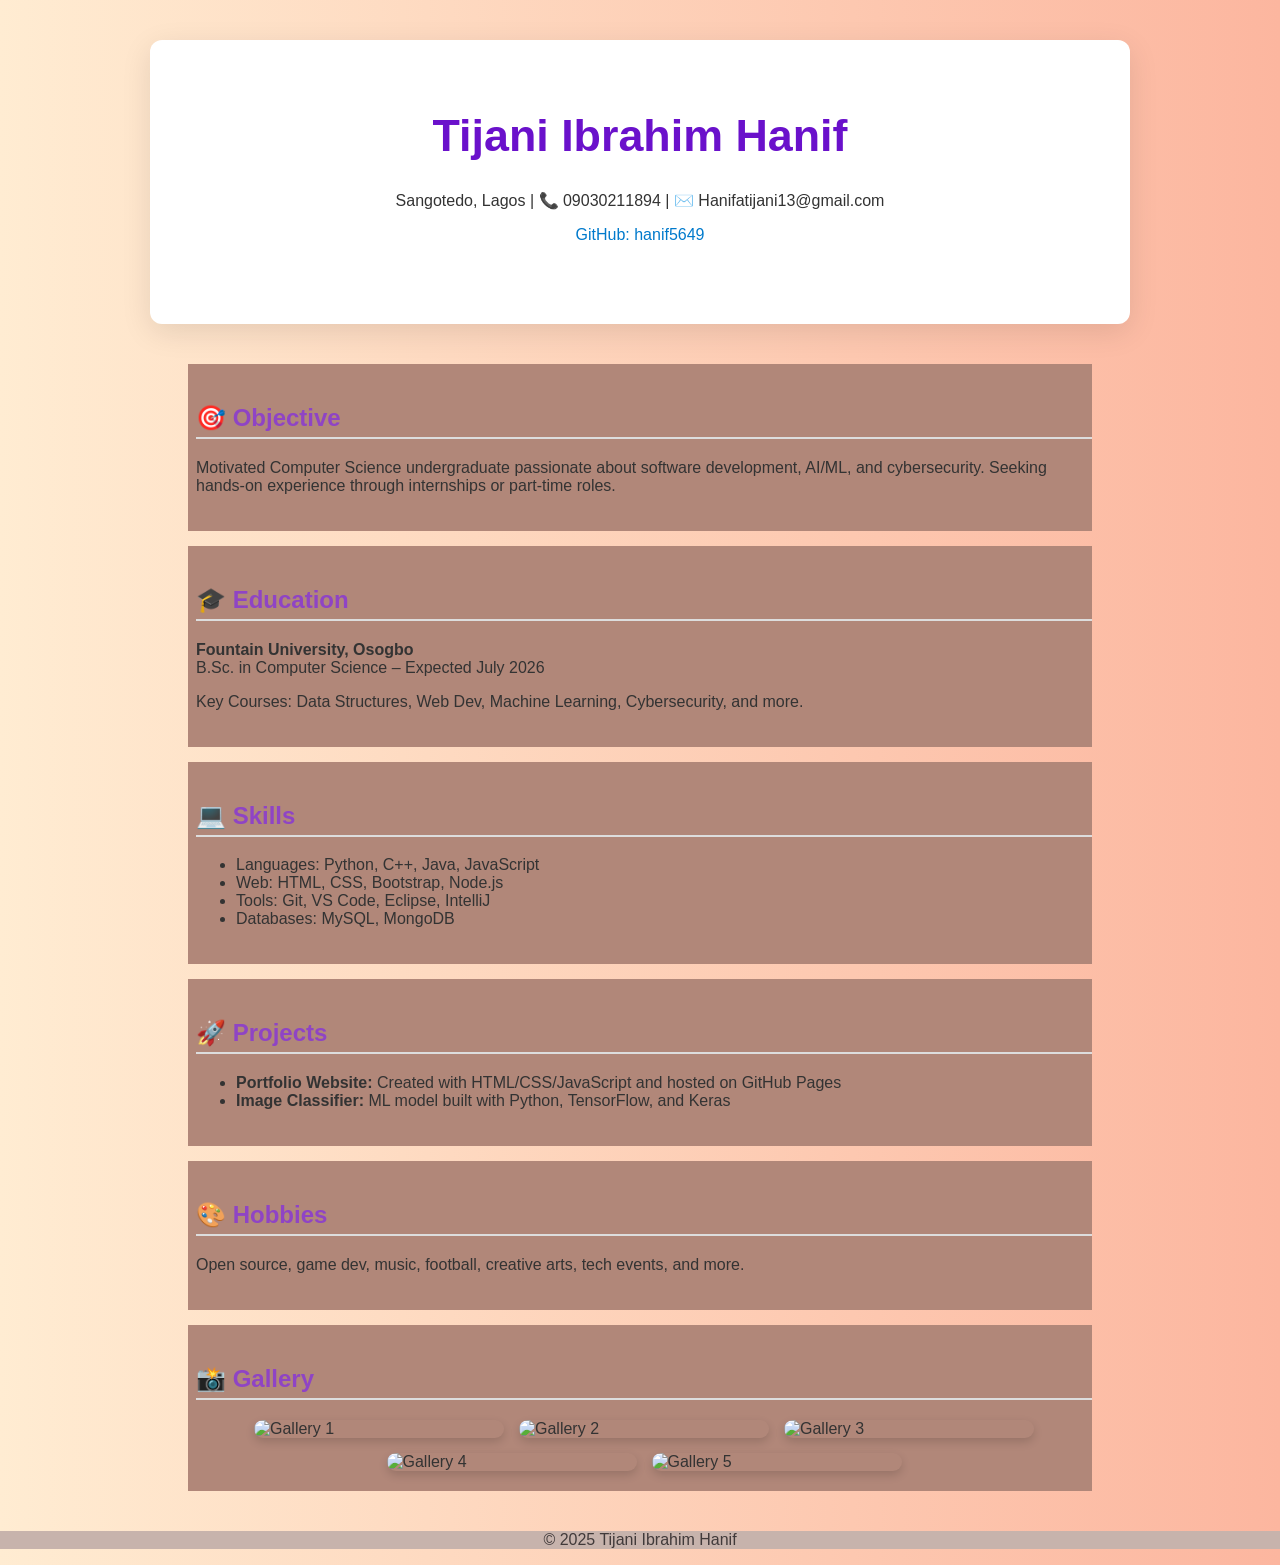
==== index.html @ 8d025bb4 "Add files via upload" ====
<!DOCTYPE html>
<html lang="en">
<head>
  <meta charset="UTF-8" />
  <meta name="viewport" content="width=device-width, initial-scale=1.0"/>
  <title>Tijani Ibrahim Hanif | Portfolio</title>
  <link rel="stylesheet" href="style.css">
</head>
<body>
  <div class="portfolio">
    <header>
      <h1>Tijani Ibrahim Hanif</h1>
      <p>Sangotedo, Lagos | 📞 09030211894 | ✉️ Hanifatijani13@gmail.com</p>
      <a href="https://github.com/hanif5649" target="_blank">GitHub: hanif5649</a>
    </header>
  </div> 

  <div class="container">
      <h2>🎯 Objective</h2>
      <p>Motivated Computer Science undergraduate passionate about software development, AI/ML, and cybersecurity. Seeking hands-on experience through internships or part-time roles.</p>
  </div>

  <div class="container">
      <h2>🎓 Education</h2>
      <p><strong>Fountain University, Osogbo</strong><br>B.Sc. in Computer Science – Expected July 2026</p>
      <p>Key Courses: Data Structures, Web Dev, Machine Learning, Cybersecurity, and more.</p>
  </div>
   

  <div class="container">
      <h2>💻 Skills</h2>
      <ul>
        <li>Languages: Python, C++, Java, JavaScript</li>
        <li>Web: HTML, CSS, Bootstrap, Node.js</li>
        <li>Tools: Git, VS Code, Eclipse, IntelliJ</li>
        <li>Databases: MySQL, MongoDB</li>
      </ul>
  </div>

  <div class="container">
      <h2>🚀 Projects</h2>
      <ul>
        <li><strong>Portfolio Website:</strong> Created with HTML/CSS/JavaScript and hosted on GitHub Pages</li>
        <li><strong>Image Classifier:</strong> ML model built with Python, TensorFlow, and Keras</li>
      </ul>
  </div>

  <div class="container">
      <h2>🎨 Hobbies</h2>
      <p>Open source, game dev, music, football, creative arts, tech events, and more.</p>
  </div>

  <div class="container">
        <h2>📸 Gallery</h2>
        <div class="gallery">
          <img src="images/2024_06_13_20_30_IMG_1454.JPG" alt="Gallery 1" />
          <img src="images/20241222_181115.jpg" alt="Gallery 2" />
          <img src="images/20241221_122328.jpg" alt="Gallery 3" />
          <img src="images/20241222_180117.jpg" alt="Gallery 4" />
          <img src="images/20241222_152649.jpg" alt="Gallery 5" />
        </div>
  </div>
      

    <footer>
      <p>&copy; 2025 Tijani Ibrahim Hanif</p>
    </footer>
</body>
</html>
---- style.css ----
body {
    margin: 0;
    font-family: 'Segoe UI', sans-serif;
    background: linear-gradient(to right, #ffecd2, #fcb69f);
    color: #333;
  }
  
  .portfolio {
    max-width: 900px;
    margin: 40px auto;
    background: #fff;
    padding: 40px;
    border-radius: 12px;
    box-shadow: 0 8px 30px rgba(0, 0, 0, 0.1);
  }
  
  header {
    text-align: center;
    margin-bottom: 40px;
  }
  
  header h1 {
    color: #6a11cb;
    font-size: 2.8rem;
  }
  
  header a {
    color: #007acc;
    text-decoration: none;
  }
  
  h2 {
    color: #8f44c5;
    border-bottom: 2px solid #ddd;
    padding-bottom: 5px;
  }
  
  ul {
    padding-left: 40px;
  }
  
  footer {
    text-align: center;
    margin-top: 40px;
    color: rgb(65, 58, 58);
    background-color: #c7b3ac;
  }  

.gallery {
    display: flex;
    flex-wrap: wrap;
    gap: 15px;
    justify-content: center;
    margin-top: 20px;
  }
  
  .gallery img {
    width: 250px;
    height: auto;
    border-radius: 12px;
    box-shadow: 0 4px 10px rgba(0,0,0,0.15);
    transition: transform 0.3s ease;
  }
  
  .gallery img:hover {
    transform: scale(1.05);
  }

  .container {
    width: 70%;
    max-width: 1000px;
    margin: 0 auto;
    padding: 20px 0;
    margin-bottom: 15px;
    background: #b18779;
    padding-left: 8px;
  }


  @media (max-width: 600px) {
    .portfolio {
      padding: 20px;
      margin: 20px 10px;
    }
  
    header h1 {
      font-size: 1.8rem;
    }
  
    section, ul {
      font-size: 0.95rem;
    }
  
    h2 {
      font-size: 1.2rem;
    }
  
    header p, header a {
      font-size: 0.9rem;
      word-wrap: break-word;
    }
  }
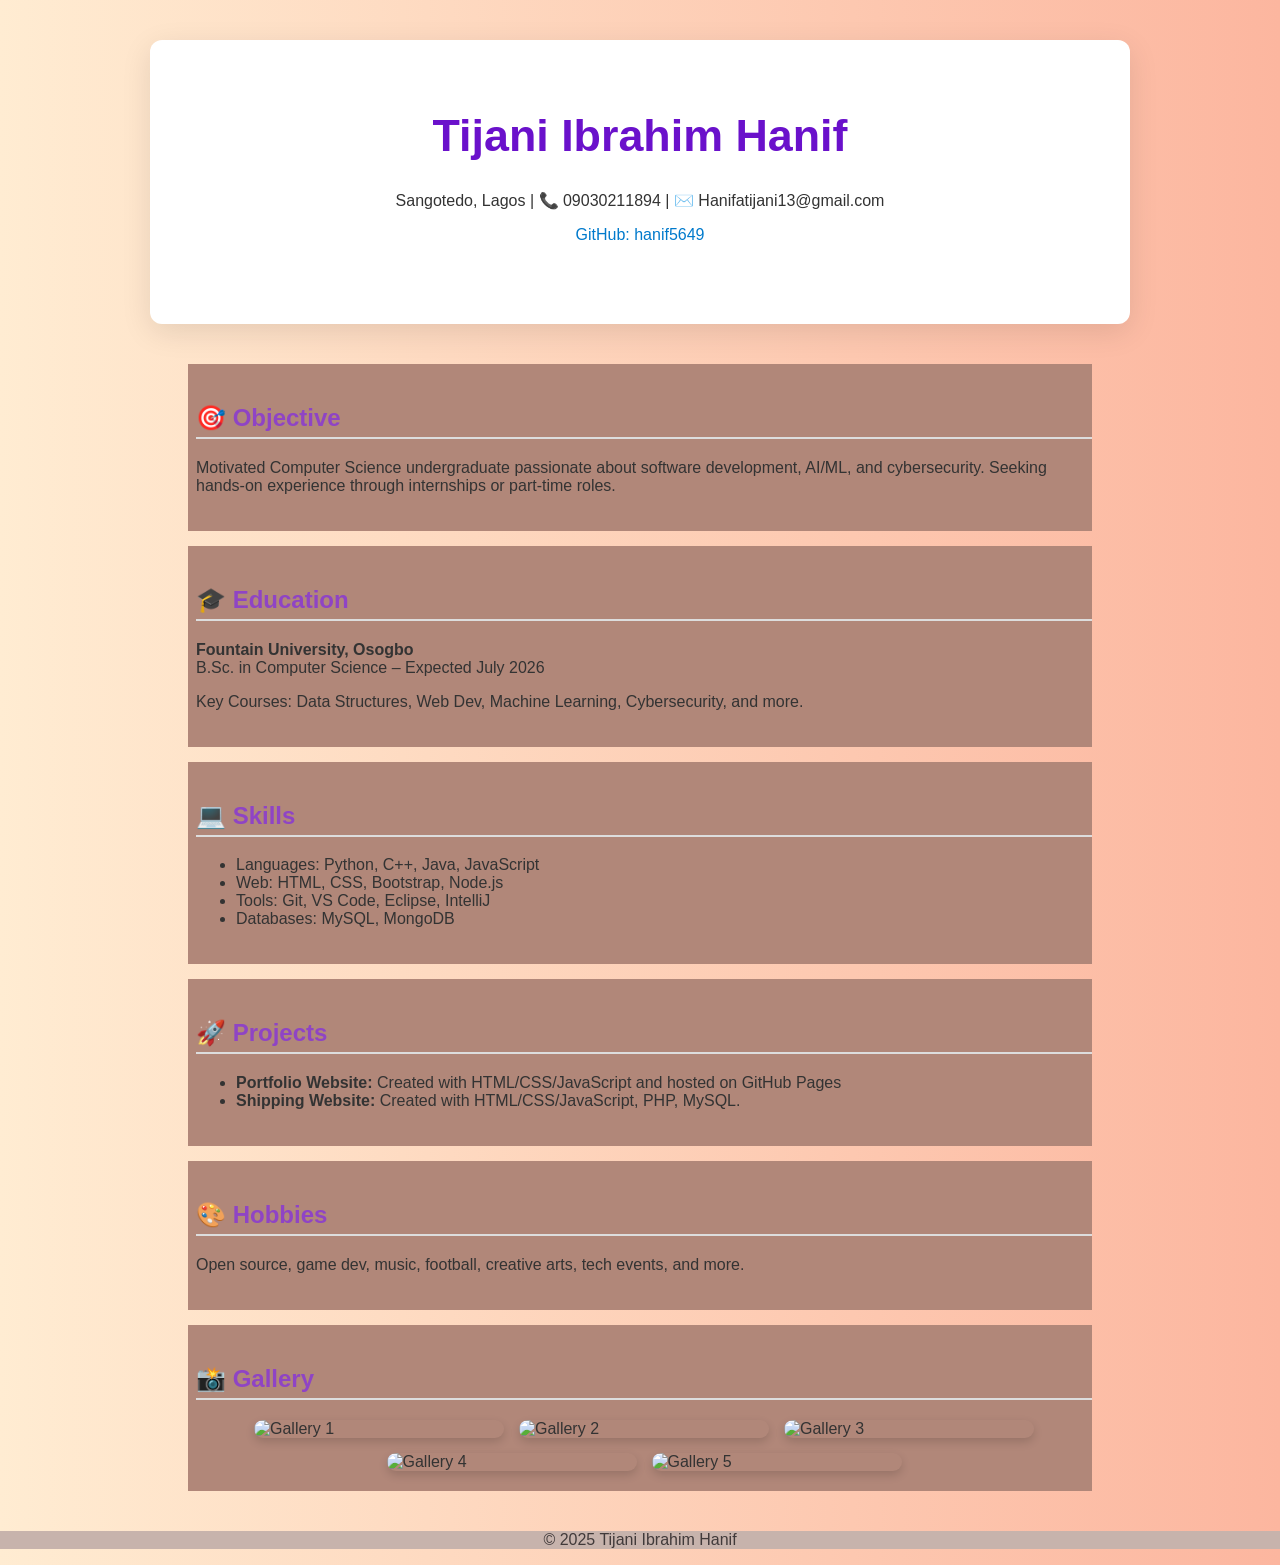
==== commit fc1c7890: "Update index.html" ====
--- a/index.html
+++ b/index.html
@@ -41,7 +41,7 @@
       <h2>🚀 Projects</h2>
       <ul>
         <li><strong>Portfolio Website:</strong> Created with HTML/CSS/JavaScript and hosted on GitHub Pages</li>
-        <li><strong>Image Classifier:</strong> ML model built with Python, TensorFlow, and Keras</li>
+        <li><strong>Shipping Website:</strong> Created with HTML/CSS/JavaScript, PHP, MySQL.</li>
       </ul>
   </div>
 
@@ -66,4 +66,5 @@
       <p>&copy; 2025 Tijani Ibrahim Hanif</p>
     </footer>
 </body>
-</html>+
+</html>
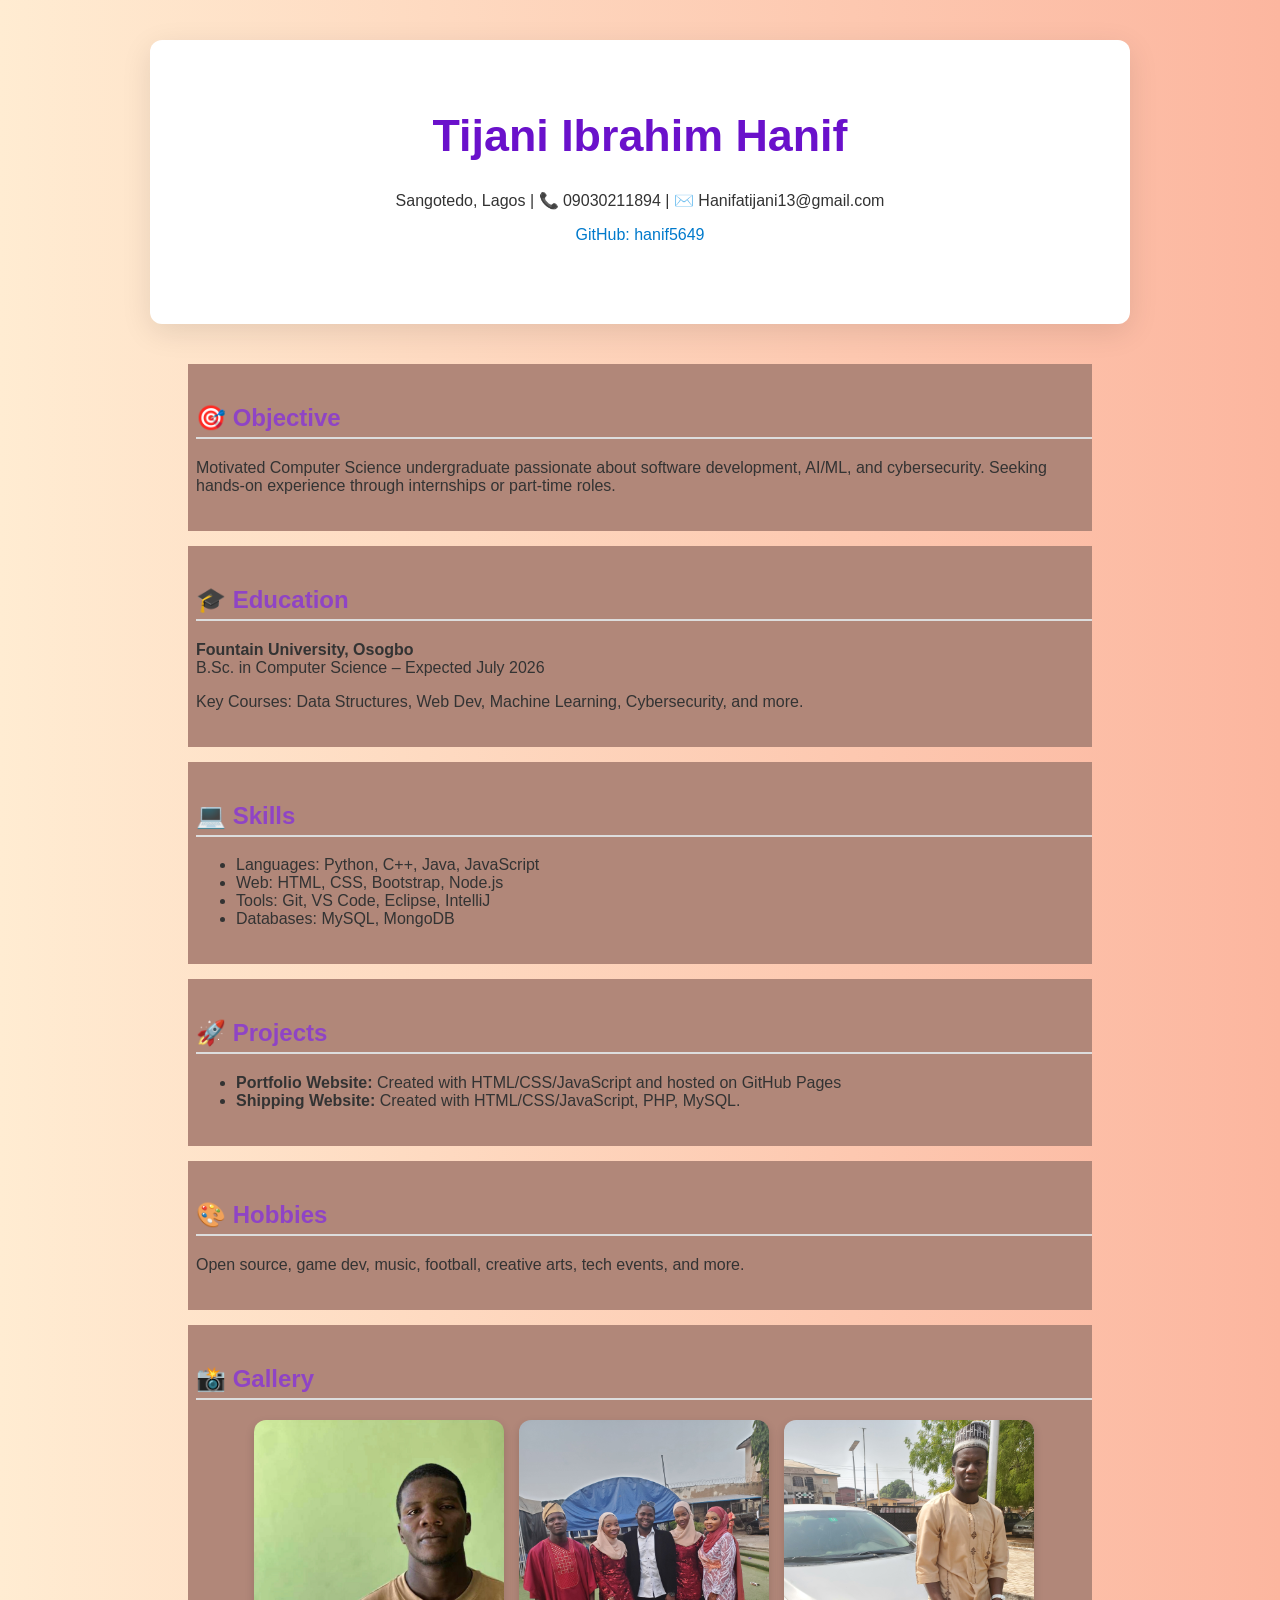
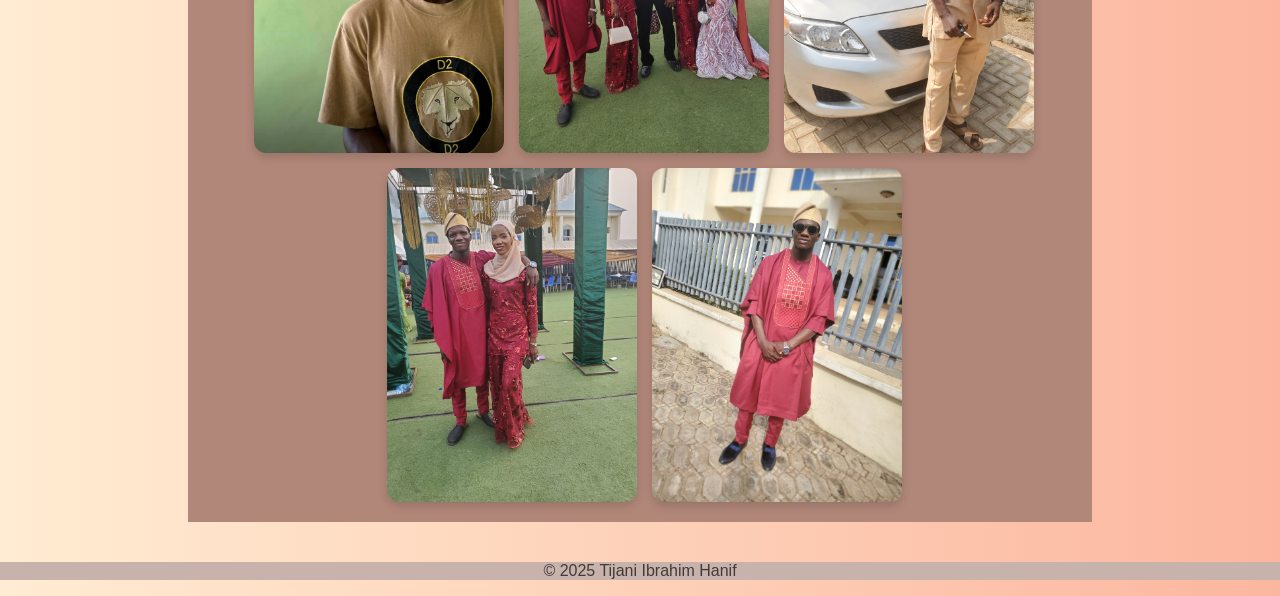
==== commit b2e1df54: "Update index.html" ====
--- a/index.html
+++ b/index.html
@@ -53,11 +53,11 @@
   <div class="container">
         <h2>📸 Gallery</h2>
         <div class="gallery">
-          <img src="images/2024_06_13_20_30_IMG_1454.JPG" alt="Gallery 1" />
-          <img src="images/20241222_181115.jpg" alt="Gallery 2" />
-          <img src="images/20241221_122328.jpg" alt="Gallery 3" />
-          <img src="images/20241222_180117.jpg" alt="Gallery 4" />
-          <img src="images/20241222_152649.jpg" alt="Gallery 5" />
+          <img src="2024_06_13_20_30_IMG_1454.JPG" alt="Gallery 1" />
+          <img src="20241222_181115.jpg" alt="Gallery 2" />
+          <img src="20241221_122328.jpg" alt="Gallery 3" />
+          <img src="20241222_180117.jpg" alt="Gallery 4" />
+          <img src="20241222_152649.jpg" alt="Gallery 5" />
         </div>
   </div>
       
@@ -68,3 +68,4 @@
 </body>
 
 </html>
+
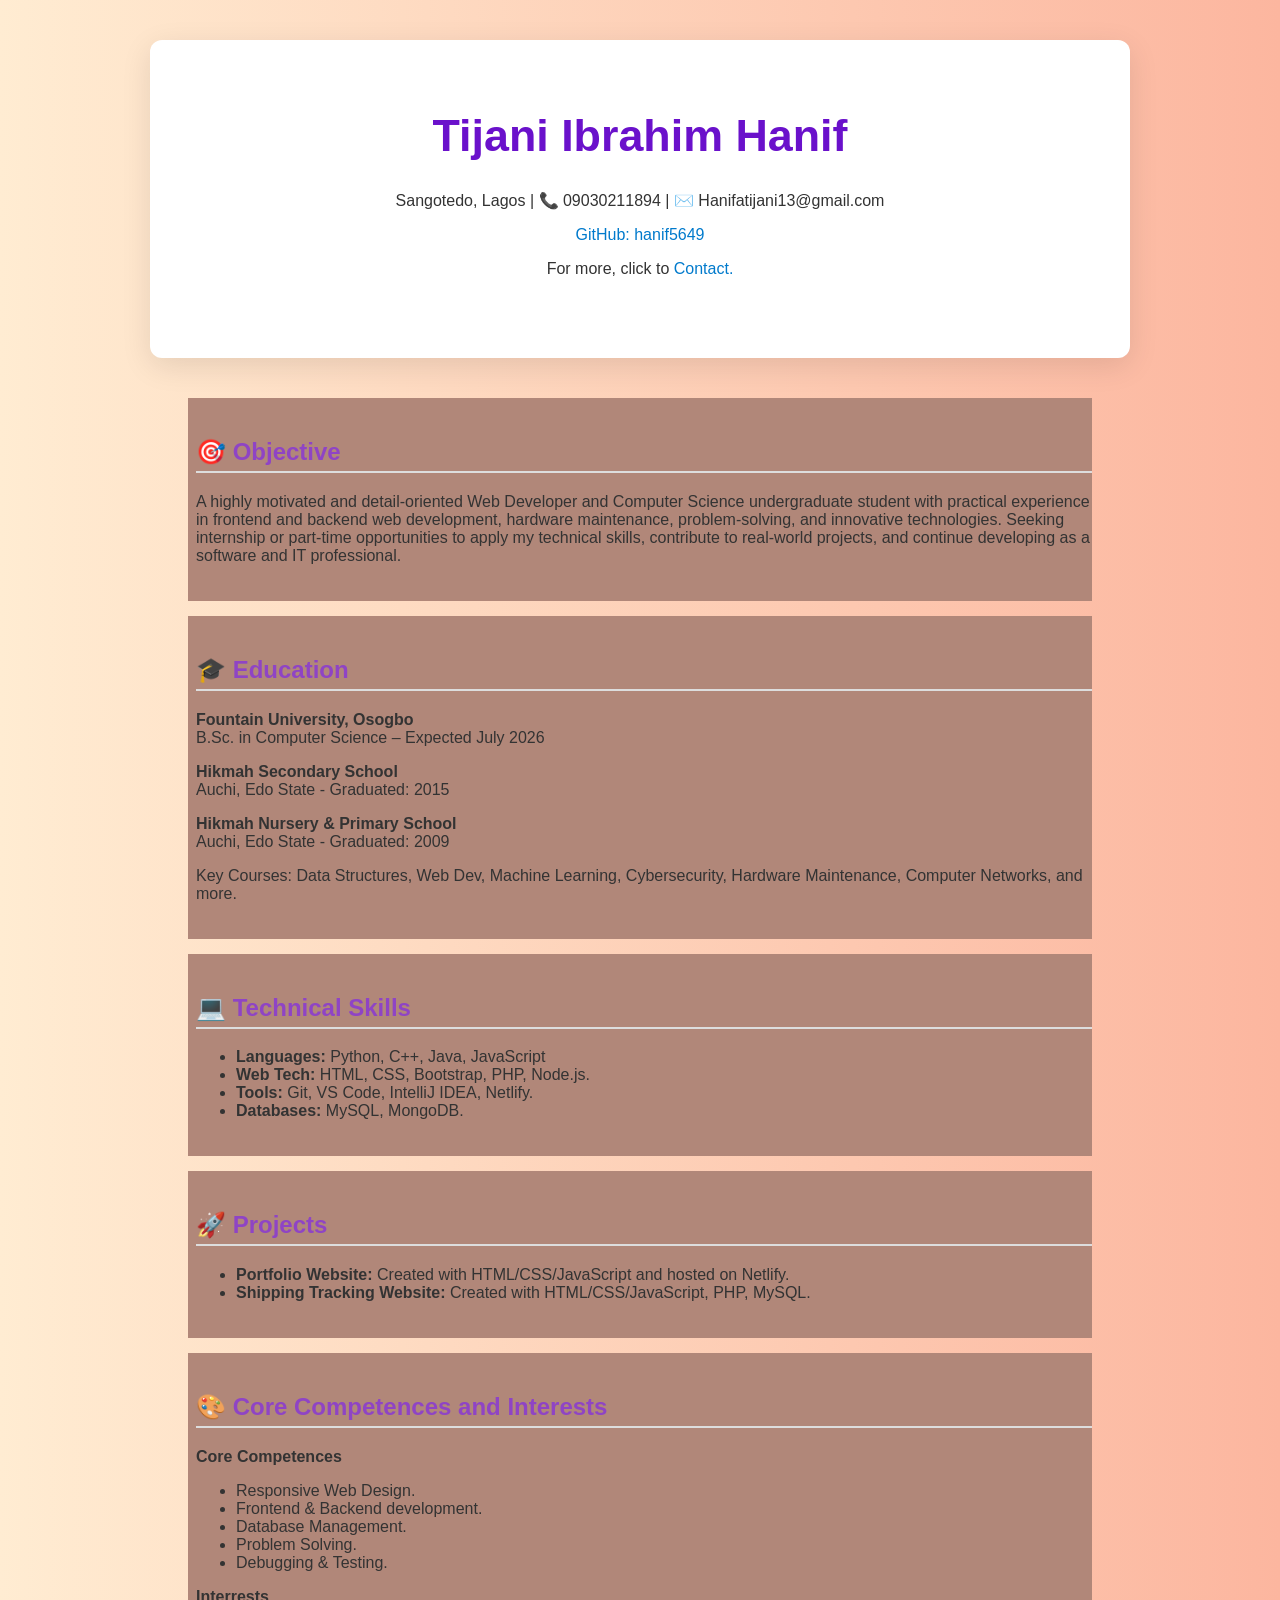
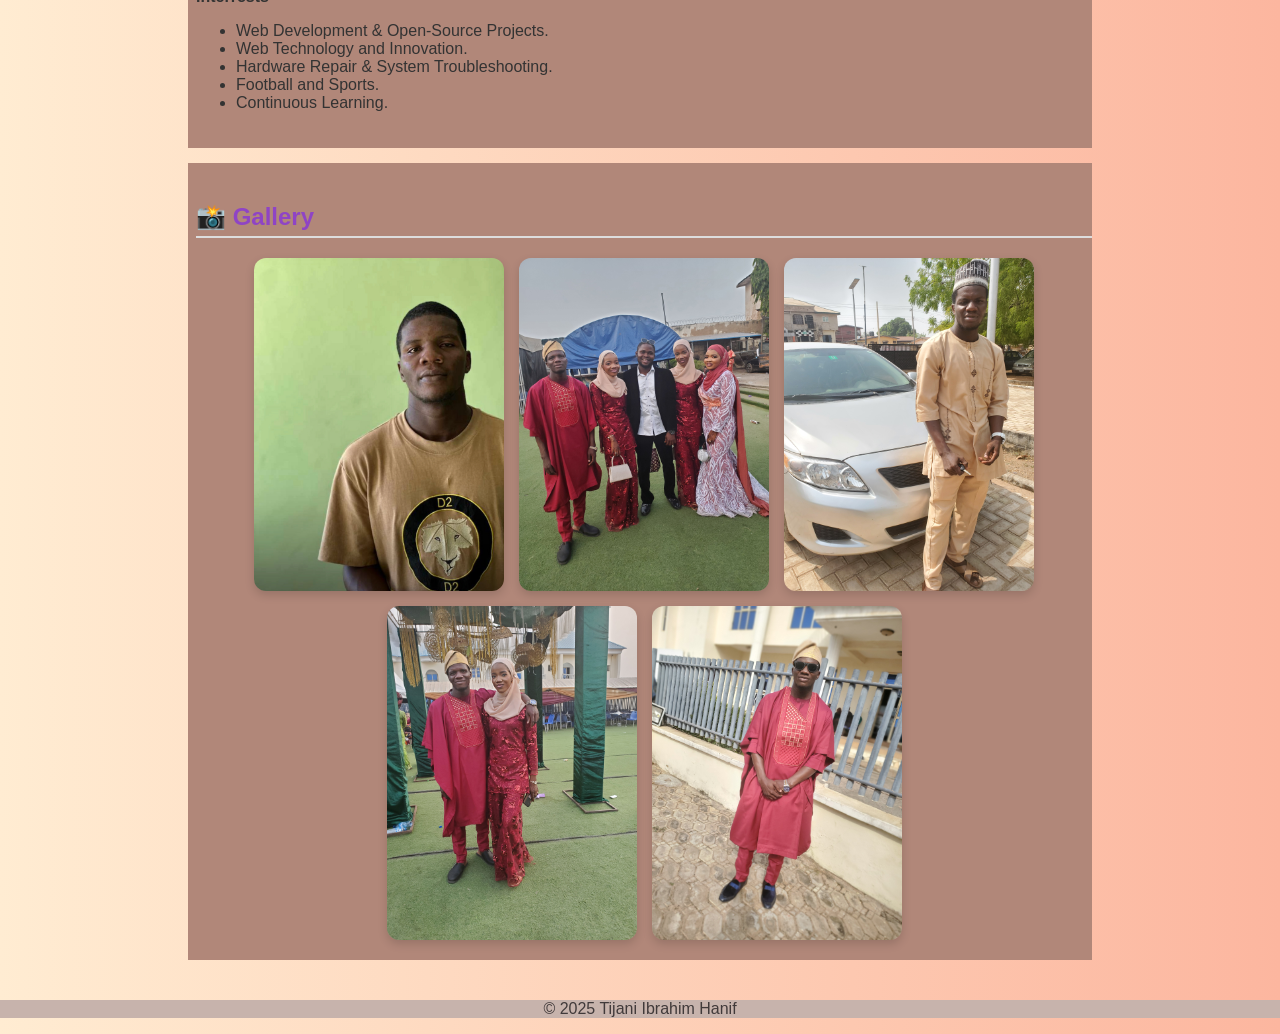
==== commit 0f96c237: "update index.html" ====
--- a/index.html
+++ b/index.html
@@ -12,43 +12,63 @@
       <h1>Tijani Ibrahim Hanif</h1>
       <p>Sangotedo, Lagos | 📞 09030211894 | ✉️ Hanifatijani13@gmail.com</p>
       <a href="https://github.com/hanif5649" target="_blank">GitHub: hanif5649</a>
+      <p>For more, click to <a href="#">Contact.</a></p>
     </header>
   </div> 
 
   <div class="container">
       <h2>🎯 Objective</h2>
-      <p>Motivated Computer Science undergraduate passionate about software development, AI/ML, and cybersecurity. Seeking hands-on experience through internships or part-time roles.</p>
+      <p>A highly motivated and detail-oriented Web Developer and Computer Science undergraduate student with practical experience in frontend and backend web development, hardware maintenance, problem-solving, and innovative technologies. Seeking internship or part-time opportunities to apply my technical skills, contribute to real-world projects, and continue developing as a software and IT professional.</p>
   </div>
 
   <div class="container">
       <h2>🎓 Education</h2>
       <p><strong>Fountain University, Osogbo</strong><br>B.Sc. in Computer Science – Expected July 2026</p>
-      <p>Key Courses: Data Structures, Web Dev, Machine Learning, Cybersecurity, and more.</p>
+      <p><strong>Hikmah Secondary School</strong><br>Auchi, Edo State - Graduated: 2015</p>
+      <p><strong>Hikmah Nursery & Primary School</strong><br>Auchi, Edo State - Graduated: 2009</p>
+      <p>Key Courses: Data Structures, Web Dev, Machine Learning, Cybersecurity, Hardware Maintenance, Computer Networks, and more.</p>
   </div>
    
 
   <div class="container">
-      <h2>💻 Skills</h2>
+      <h2>💻 Technical Skills</h2>
       <ul>
-        <li>Languages: Python, C++, Java, JavaScript</li>
-        <li>Web: HTML, CSS, Bootstrap, Node.js</li>
-        <li>Tools: Git, VS Code, Eclipse, IntelliJ</li>
-        <li>Databases: MySQL, MongoDB</li>
+        <li><strong>Languages:</strong> Python, C++, Java, JavaScript</li>
+        <li><strong>Web Tech:</strong> HTML, CSS, Bootstrap, PHP, Node.js.</li>
+        <li><strong>Tools:</strong> Git, VS Code, IntelliJ IDEA, Netlify.</li>
+        <li><strong>Databases:</strong> MySQL, MongoDB.</li>
       </ul>
   </div>
 
   <div class="container">
       <h2>🚀 Projects</h2>
       <ul>
-        <li><strong>Portfolio Website:</strong> Created with HTML/CSS/JavaScript and hosted on GitHub Pages</li>
-        <li><strong>Shipping Website:</strong> Created with HTML/CSS/JavaScript, PHP, MySQL.</li>
+        <li><strong>Portfolio Website:</strong> Created with HTML/CSS/JavaScript and hosted on Netlify.</li>
+        <li><strong>Shipping Tracking Website:</strong> Created with HTML/CSS/JavaScript, PHP, MySQL.</li>
       </ul>
   </div>
 
   <div class="container">
-      <h2>🎨 Hobbies</h2>
-      <p>Open source, game dev, music, football, creative arts, tech events, and more.</p>
-  </div>
+      <h2>🎨 Core Competences and Interests</h2>
+      <div id="Competences"><p><strong>Core Competences</strong><br>
+        <ul>
+          <li>Responsive Web Design.</li>
+          <li>Frontend & Backend development.</li>
+          <li>Database Management.</li>
+          <li>Problem Solving.</li>
+          <li>Debugging & Testing.</li>
+        </ul> 
+      </div>
+      <div id="interests"><p><strong>Interrests</strong><br>
+        <ul>
+          <li>Web Development & Open-Source Projects.</li>
+          <li>Web Technology and Innovation.</li>
+          <li>Hardware Repair & System Troubleshooting.</li>
+          <li>Football and Sports.</li>
+          <li>Continuous Learning.</li>
+        </ul> 
+      </div>
+      </div>
 
   <div class="container">
         <h2>📸 Gallery</h2>
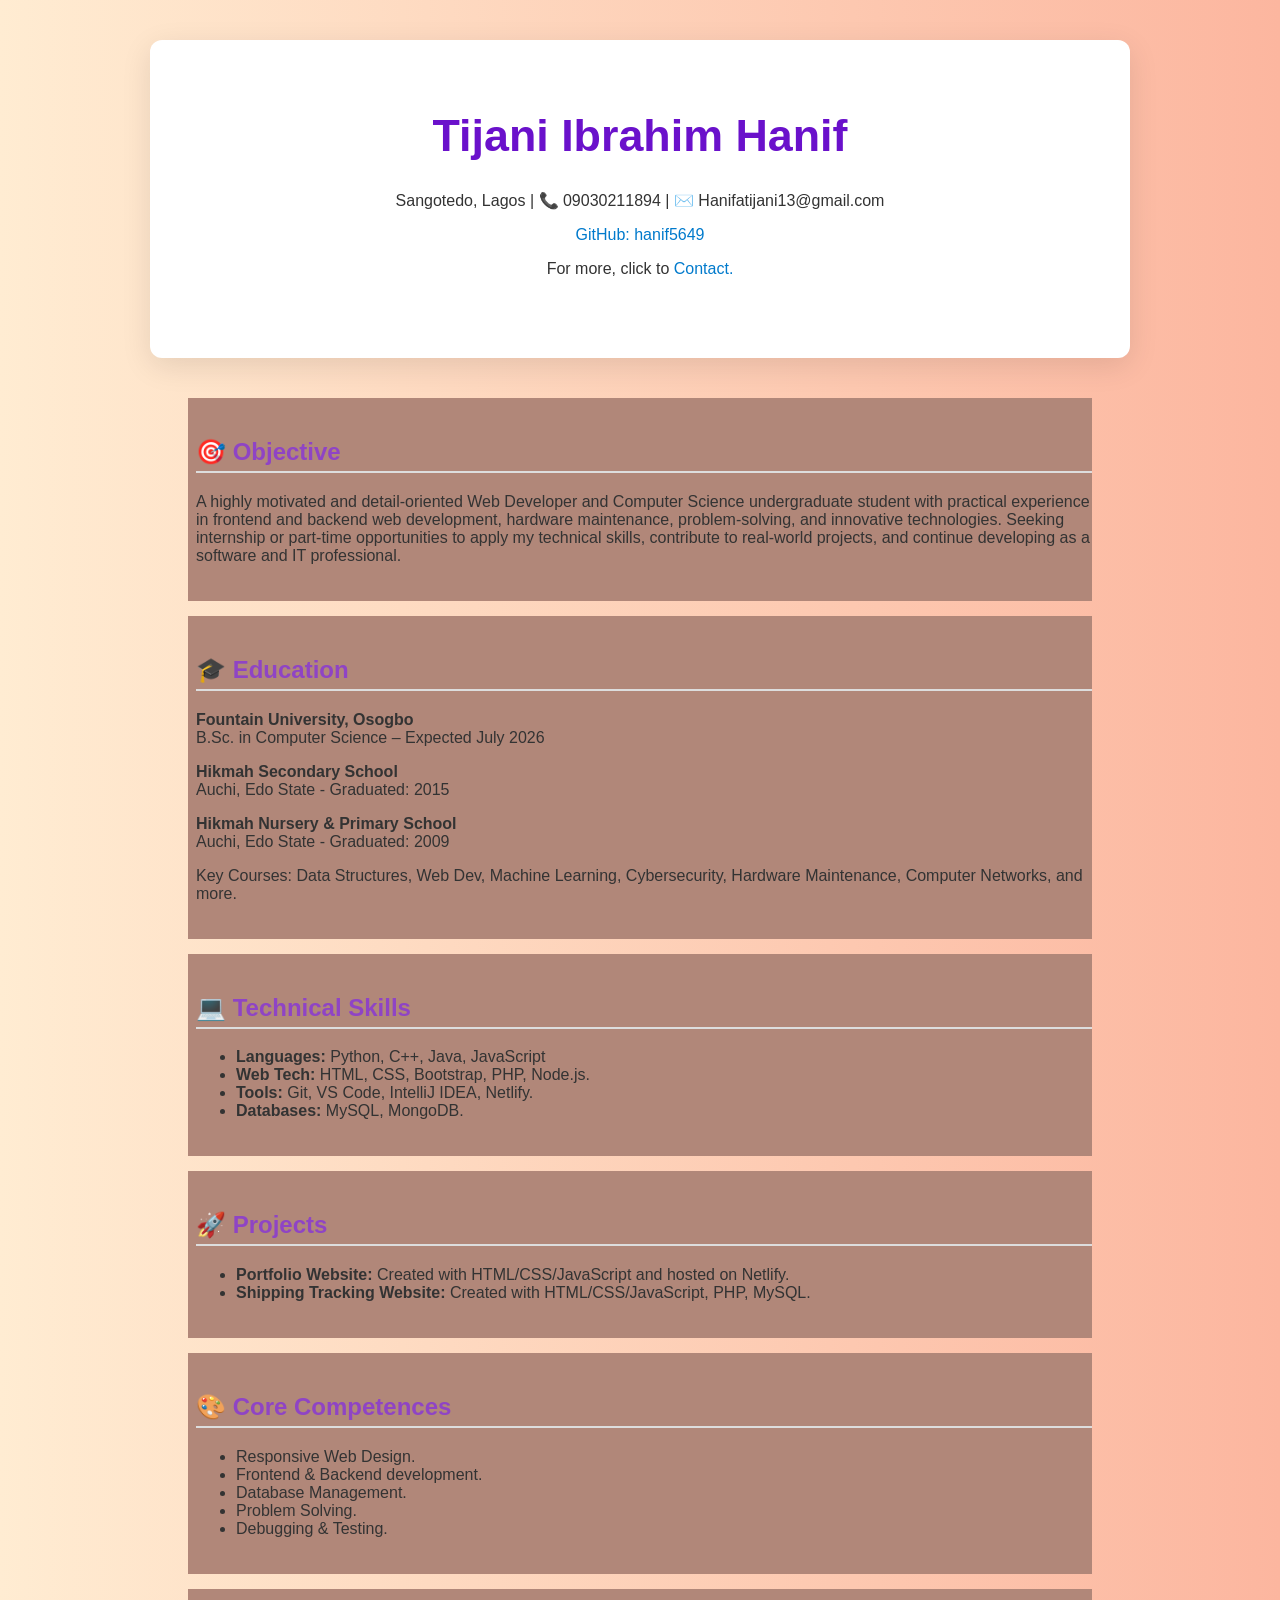
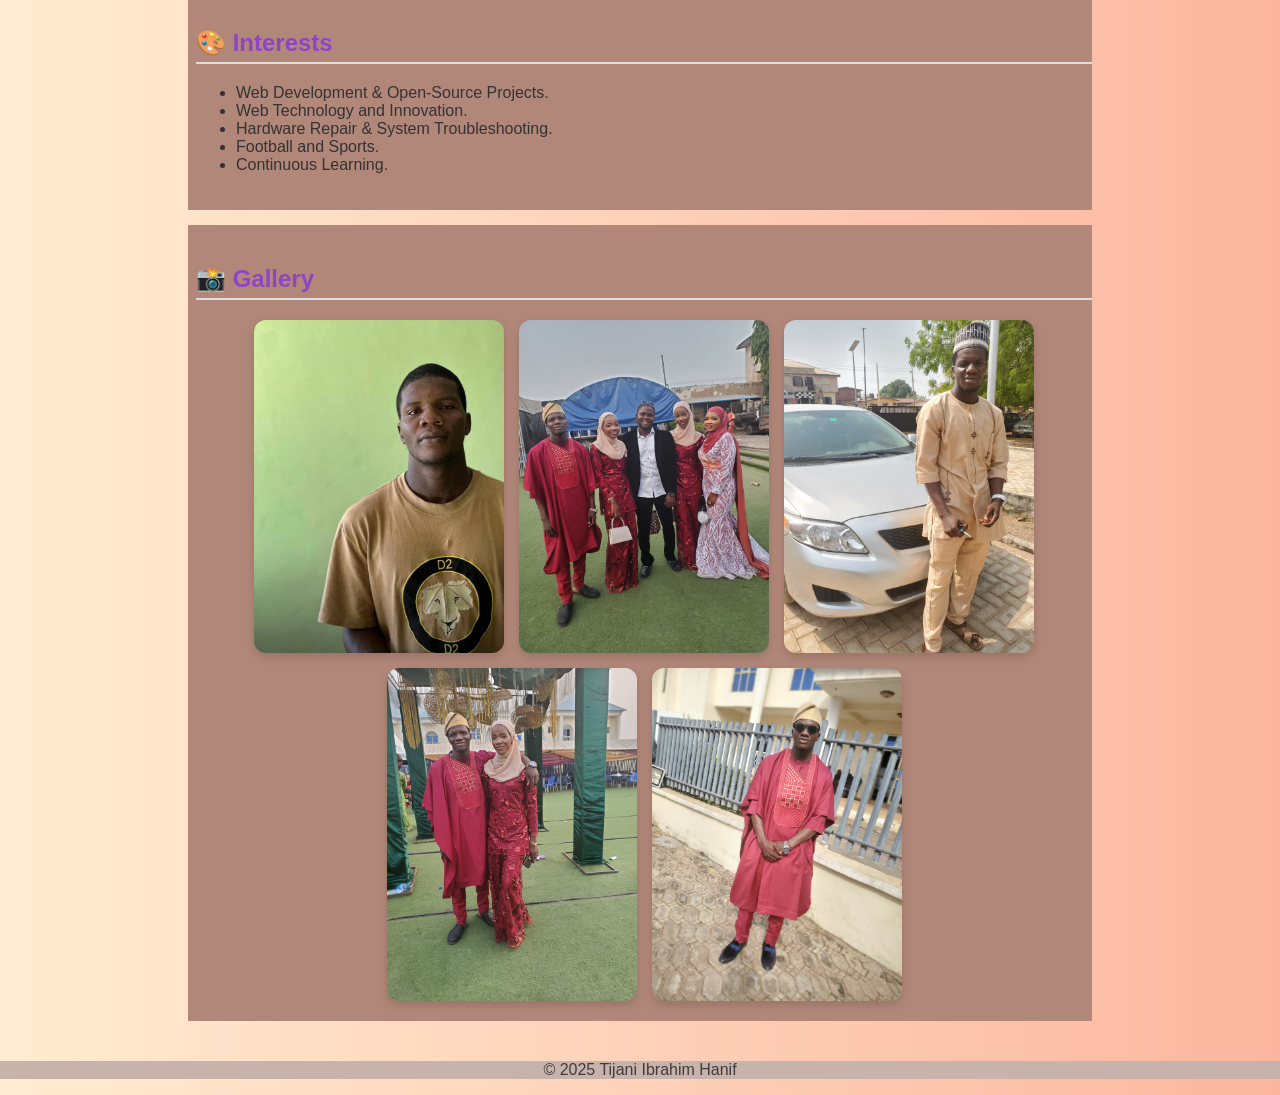
==== commit bae65323: "update all" ====
--- a/index.html
+++ b/index.html
@@ -12,7 +12,7 @@
       <h1>Tijani Ibrahim Hanif</h1>
       <p>Sangotedo, Lagos | 📞 09030211894 | ✉️ Hanifatijani13@gmail.com</p>
       <a href="https://github.com/hanif5649" target="_blank">GitHub: hanif5649</a>
-      <p>For more, click to <a href="#">Contact.</a></p>
+      <p>For more, click to <a href="Contact_us/contactme.html">Contact.</a></p>
     </header>
   </div> 
 
@@ -49,8 +49,7 @@
   </div>
 
   <div class="container">
-      <h2>🎨 Core Competences and Interests</h2>
-      <div id="Competences"><p><strong>Core Competences</strong><br>
+      <h2>🎨 Core Competences</h2>
         <ul>
           <li>Responsive Web Design.</li>
           <li>Frontend & Backend development.</li>
@@ -59,7 +58,9 @@
           <li>Debugging & Testing.</li>
         </ul> 
       </div>
-      <div id="interests"><p><strong>Interrests</strong><br>
+
+  <div class="container">
+      <h2>🎨 Interests</h2>
         <ul>
           <li>Web Development & Open-Source Projects.</li>
           <li>Web Technology and Innovation.</li>
@@ -67,8 +68,7 @@
           <li>Football and Sports.</li>
           <li>Continuous Learning.</li>
         </ul> 
-      </div>
-      </div>
+  </div>
 
   <div class="container">
         <h2>📸 Gallery</h2>
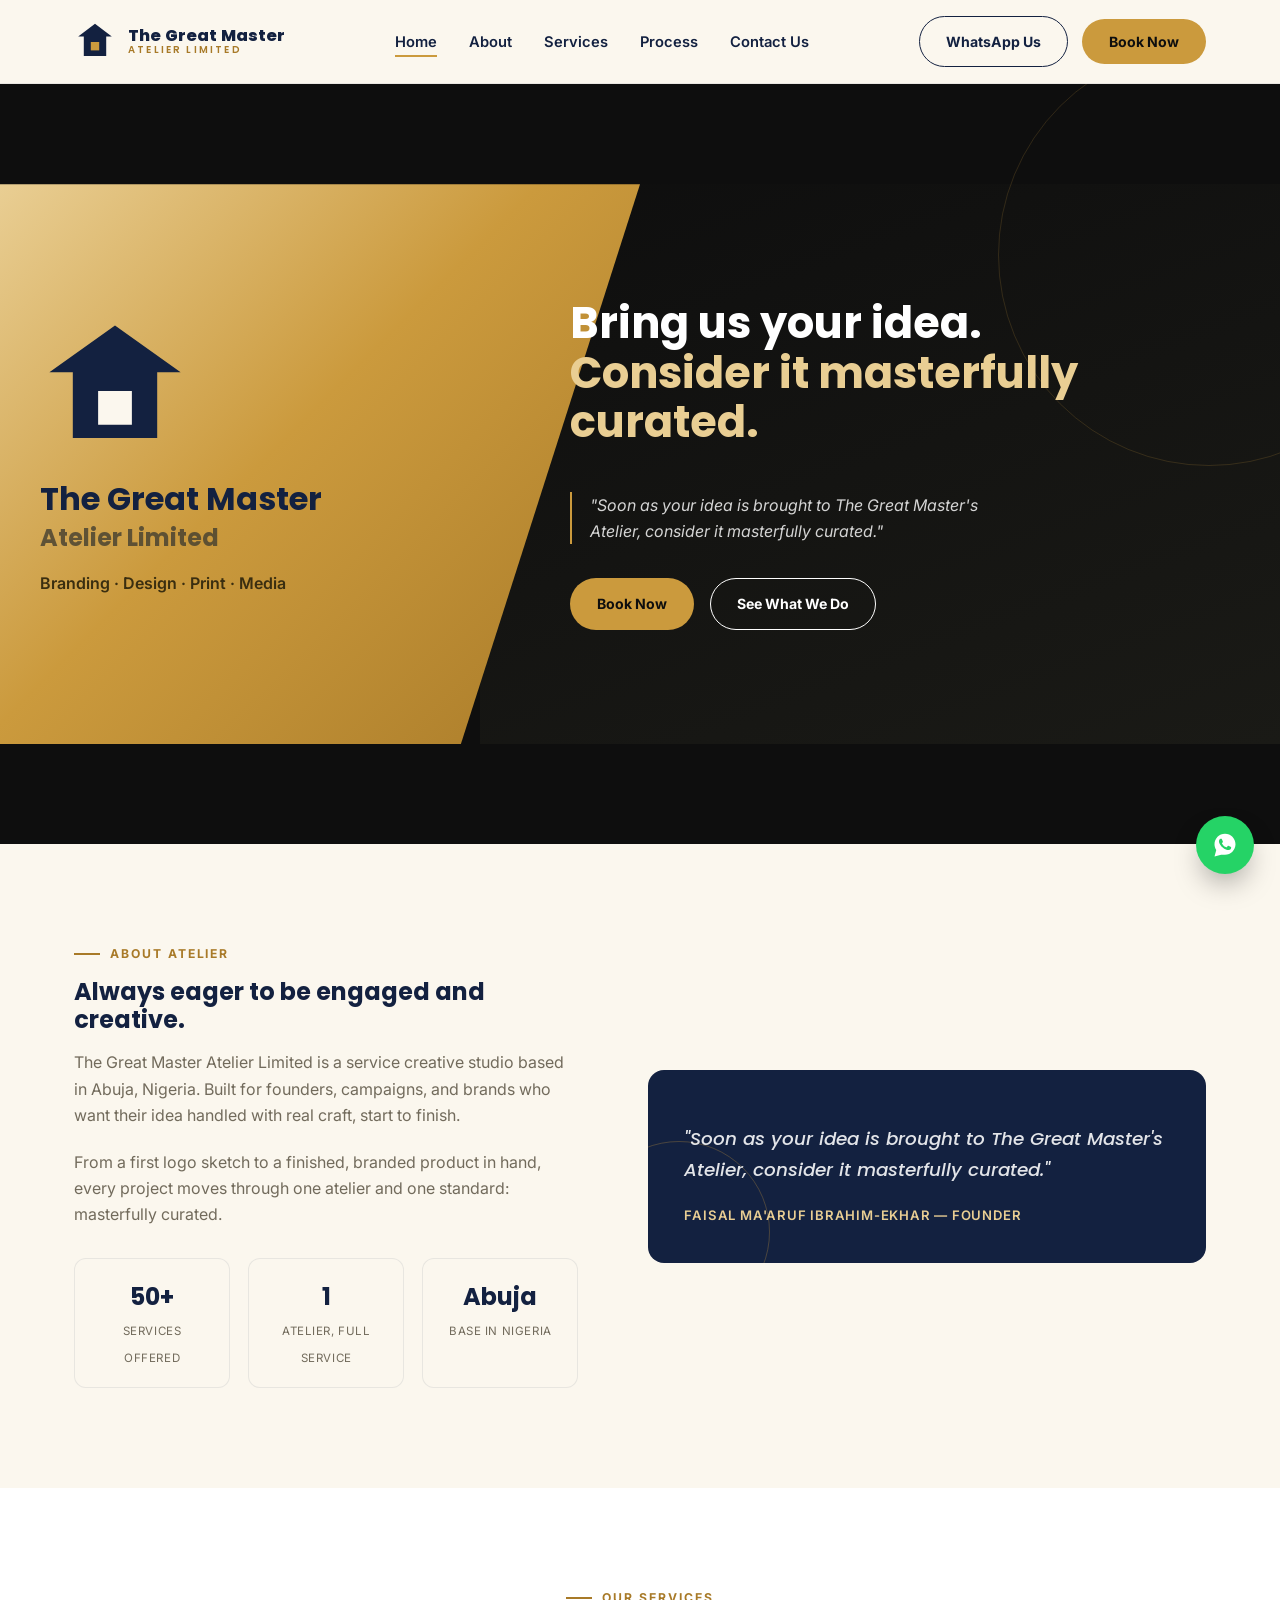
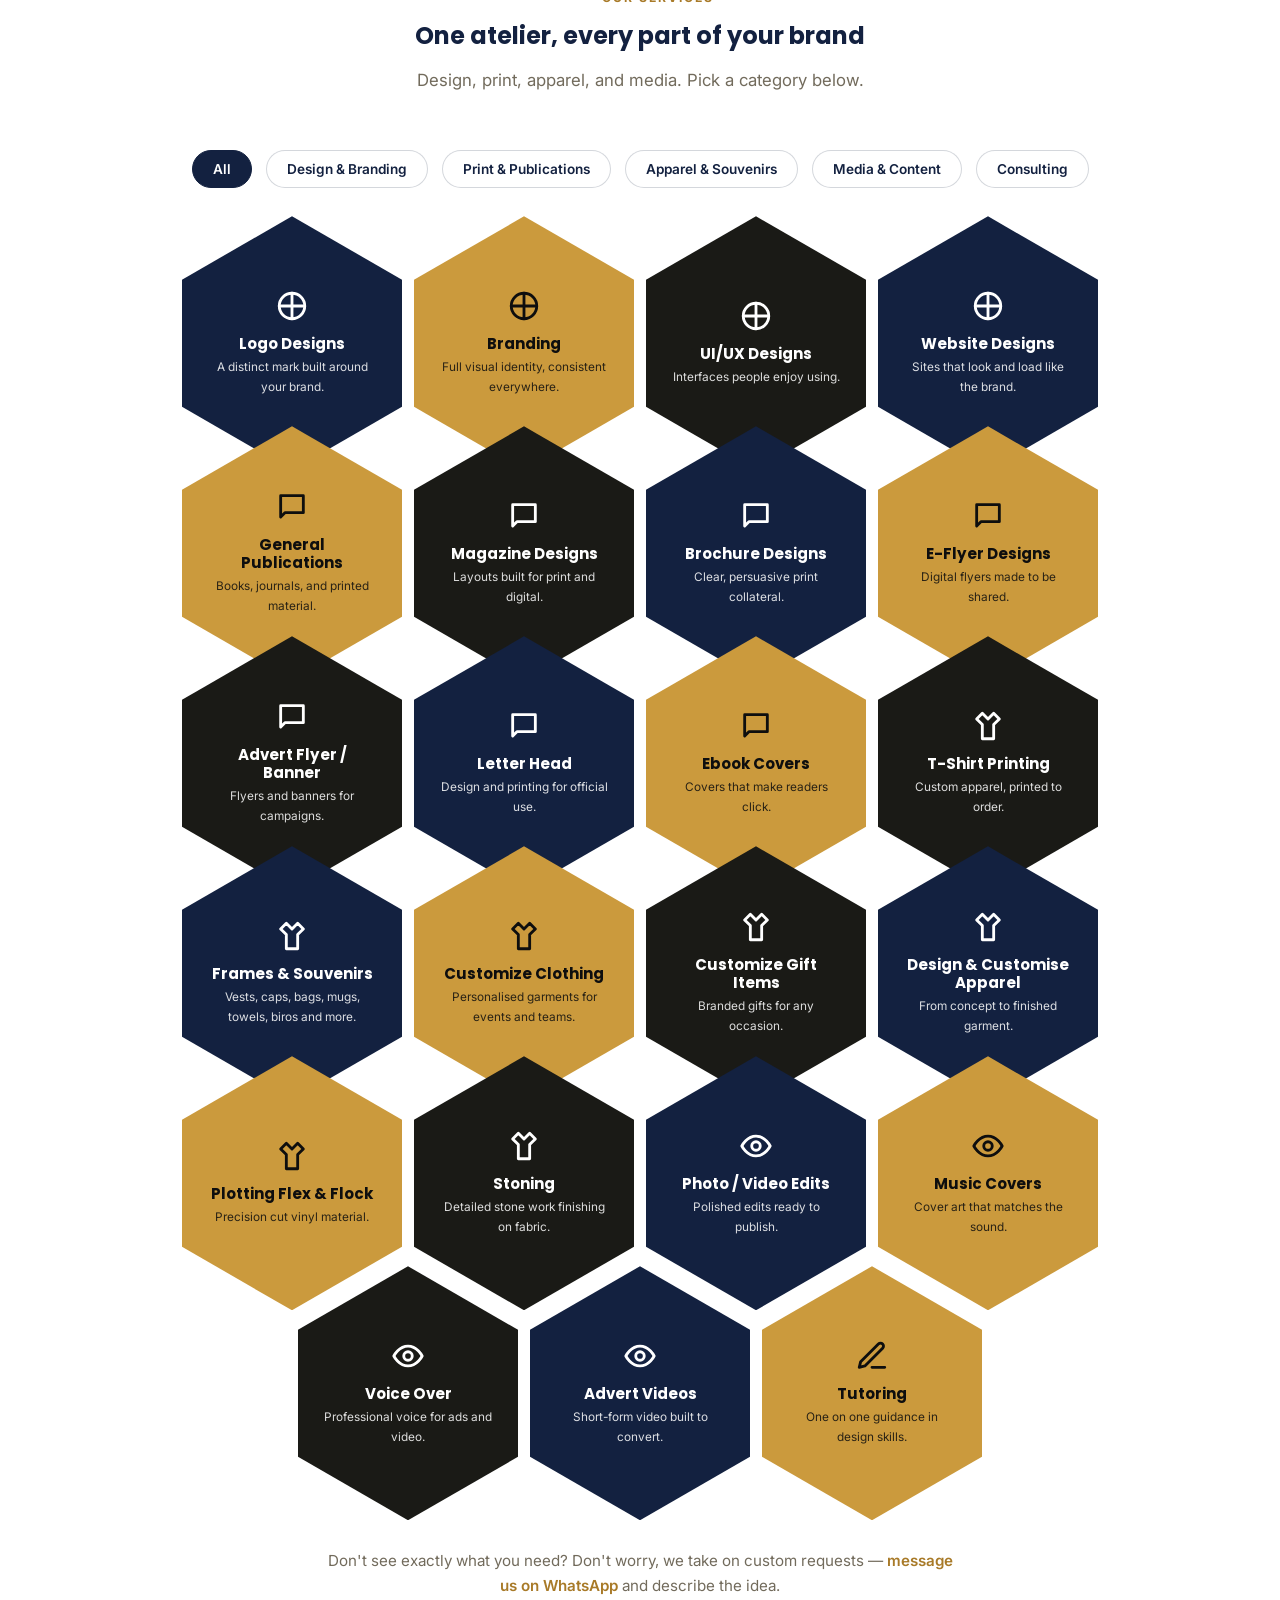
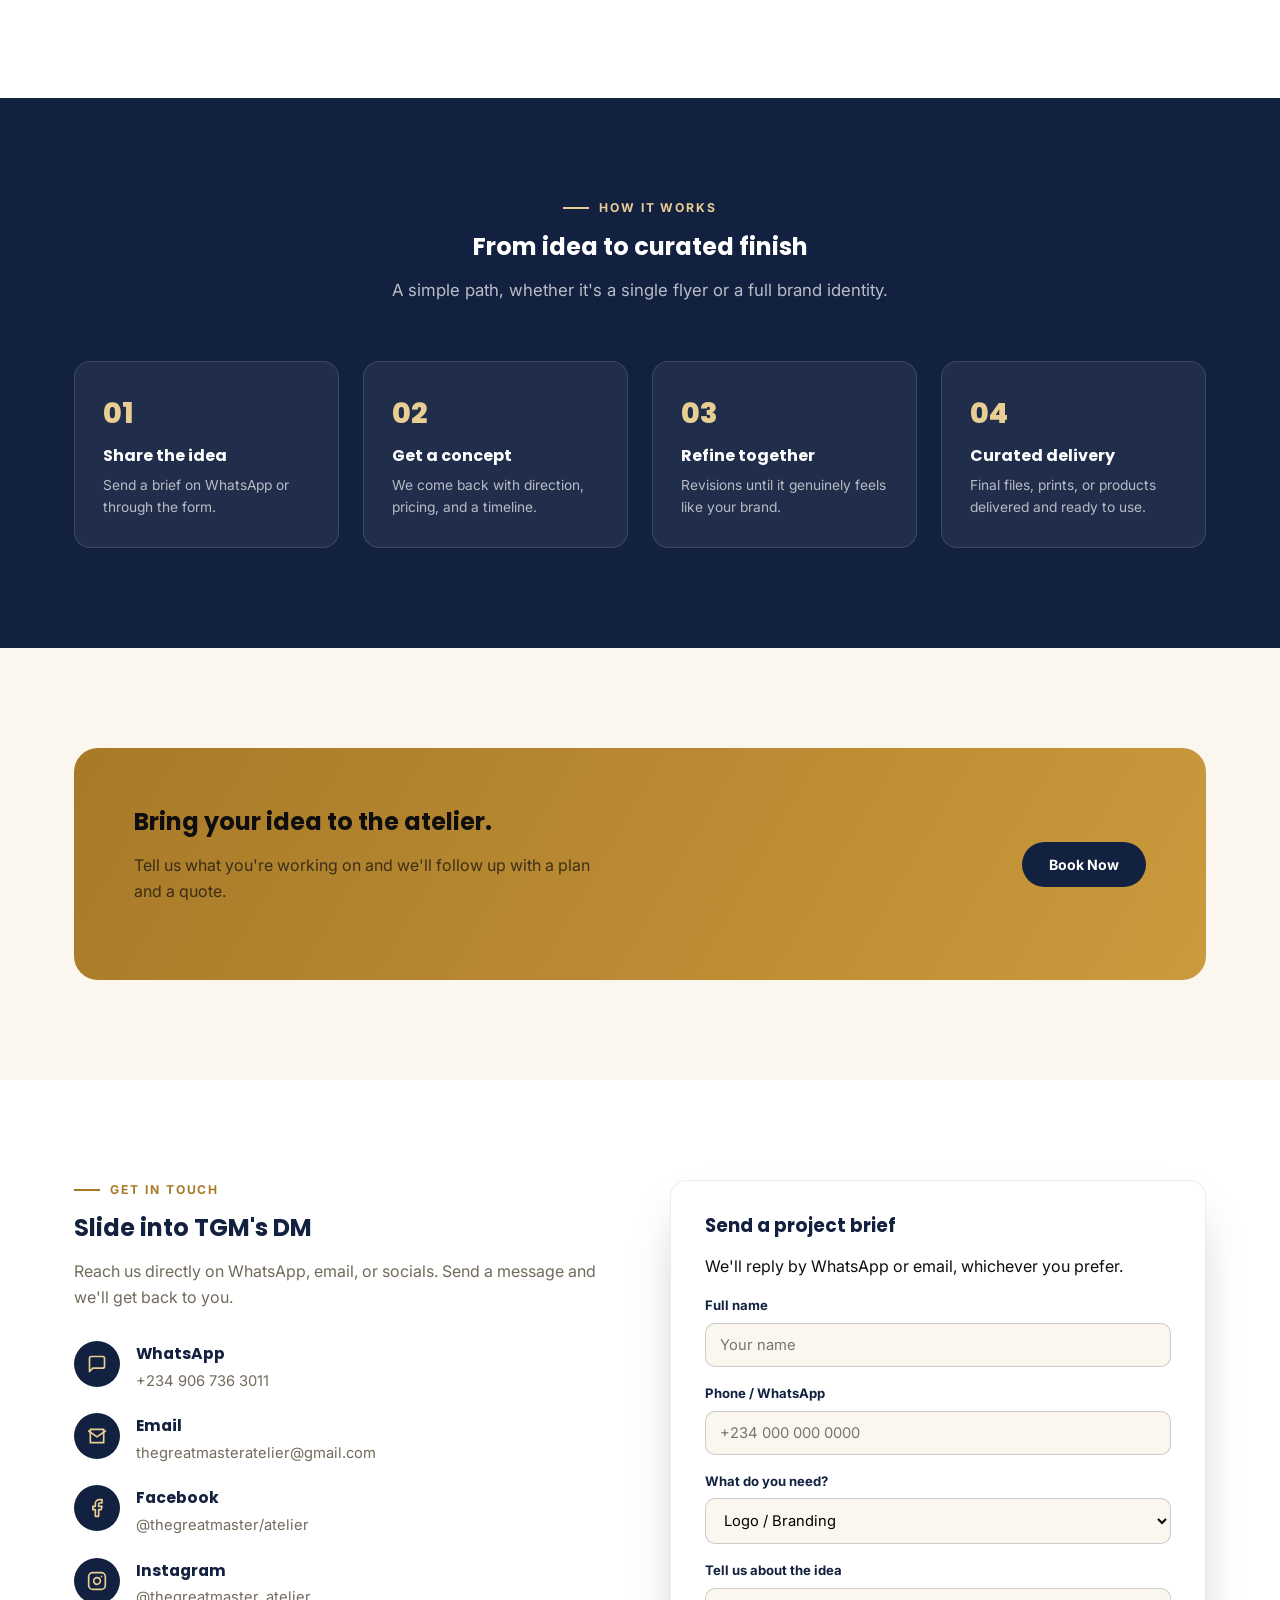
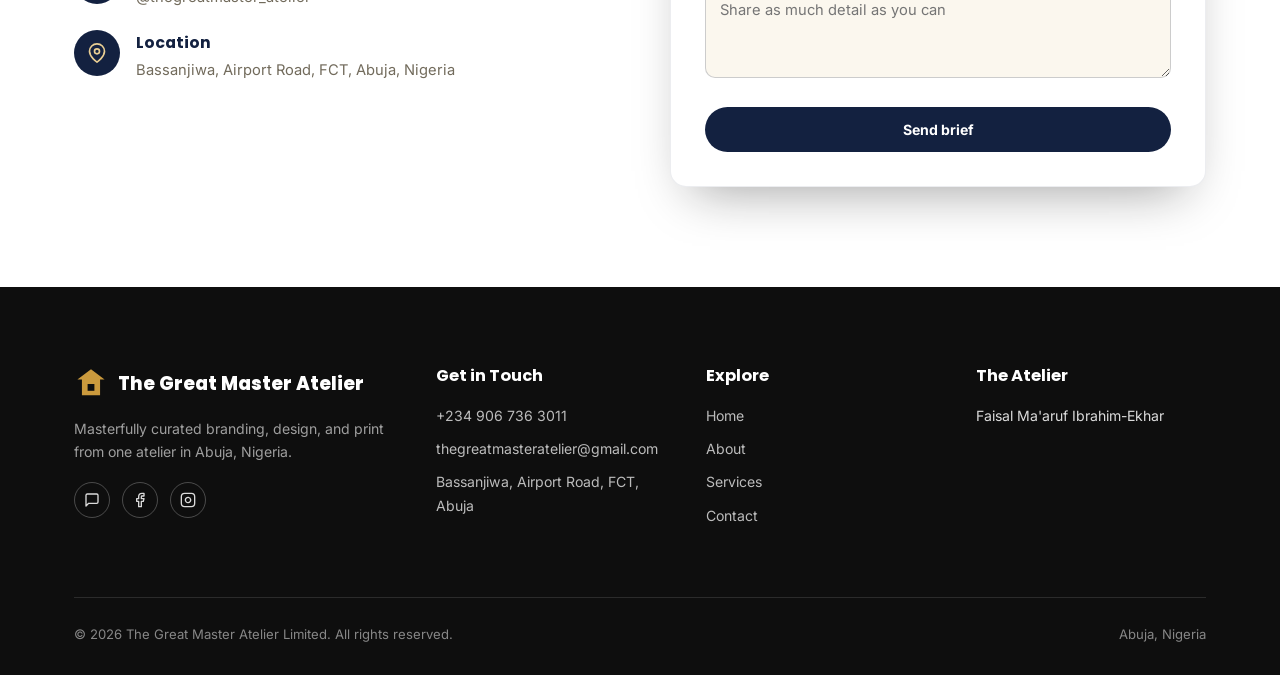
==== commit 56b1e0ee: "Add files via upload" ====
--- a/index.html
+++ b/index.html
@@ -1,91 +1,741 @@
 <!DOCTYPE html>
 <html lang="en">
 <head>
-  <meta charset="UTF-8" />
-  <meta name="viewport" content="width=device-width, initial-scale=1.0"/>
-  <title>Tijani Ibrahim Hanif | Portfolio</title>
-  <link rel="stylesheet" href="style.css">
+<meta charset="UTF-8">
+<meta name="viewport" content="width=device-width, initial-scale=1.0">
+<title>The Great Master Atelier Limited — Masterfully Curated</title>
+<meta name="description" content="Soon as your idea is brought to The Great Master's Atelier, consider it Masterfully curated. Branding, design, print and creative services in Abuja, Nigeria.">
+<link rel="preconnect" href="https://fonts.googleapis.com">
+<link rel="preconnect" href="https://fonts.gstatic.com" crossorigin>
+<link href="https://fonts.googleapis.com/css2?family=Poppins:wght@500;600;700;800;900&family=Inter:wght@400;500;600;700&display=swap" rel="stylesheet">
+<style>
+  :root{
+    --navy:#132140;
+    --navy-light:#1D2E54;
+    --gold:#CB9A3D;
+    --gold-deep:#A87A28;
+    --gold-light:#E9CE93;
+    --ink:#0E0E0E;
+    --charcoal:#1A1A16;
+    --cream:#FBF7EE;
+    --white:#FFFFFF;
+    --muted:#726B5C;
+    --radius:16px;
+    --shadow:0 24px 50px -22px rgba(14,14,14,.4);
+  }
+  *{box-sizing:border-box;}
+  html{scroll-behavior:smooth;}
+  body{
+    margin:0;font-family:'Inter',sans-serif;color:var(--ink);background:var(--cream);line-height:1.65;
+    -webkit-font-smoothing:antialiased;
+  }
+  h1,h2,h3,h4{font-family:'Poppins',sans-serif;color:var(--navy);margin:0 0 .5em;line-height:1.15;font-weight:700;}
+  a{text-decoration:none;color:inherit;}
+  img{max-width:100%;display:block;}
+  ul{margin:0;padding:0;list-style:none;}
+  button{font-family:inherit;cursor:pointer;}
+  .container{max-width:1180px;margin:0 auto;padding:0 24px;}
+  :focus-visible{outline:3px solid var(--gold);outline-offset:3px;}
+  .eyebrow{
+    text-transform:uppercase;letter-spacing:.16em;font-size:.76rem;font-weight:700;color:var(--gold-deep);
+    display:flex;align-items:center;gap:10px;margin-bottom:14px;
+  }
+  .eyebrow::before{content:"";width:26px;height:2px;background:var(--gold-deep);display:inline-block;}
+
+  /* ---- Header ---- */
+  header{
+    position:sticky;top:0;z-index:100;background:rgba(251,247,238,.94);backdrop-filter:blur(10px);
+    border-bottom:1px solid rgba(19,33,64,.08);transition:box-shadow .3s ease;
+  }
+  header.scrolled{box-shadow:0 10px 30px -20px rgba(14,14,14,.4);}
+  .nav-wrap{display:flex;align-items:center;justify-content:space-between;padding:16px 24px;max-width:1180px;margin:0 auto;}
+  .logo{display:flex;align-items:center;gap:12px;}
+  .logo-mark{width:42px;height:42px;flex-shrink:0;}
+  .logo-text{font-family:'Poppins',sans-serif;line-height:1.1;}
+  .logo-text strong{display:block;font-size:1.02rem;font-weight:800;color:var(--navy);letter-spacing:.01em;}
+  .logo-text span{display:block;font-size:.62rem;letter-spacing:.22em;color:var(--gold-deep);font-weight:600;text-transform:uppercase;}
+  nav.primary-nav ul{display:flex;gap:32px;}
+  nav.primary-nav a{font-weight:600;font-size:.92rem;color:var(--navy);position:relative;padding:4px 0;}
+  nav.primary-nav a::after{content:"";position:absolute;left:0;bottom:-2px;height:2px;width:0;background:var(--gold);transition:width .25s ease;}
+  nav.primary-nav a:hover::after,nav.primary-nav a.active::after{width:100%;}
+  .nav-actions{display:flex;align-items:center;gap:14px;}
+  .btn{
+    display:inline-flex;align-items:center;justify-content:center;gap:8px;padding:13px 26px;border-radius:999px;
+    font-weight:700;font-size:.88rem;border:1px solid transparent;transition:transform .2s ease, box-shadow .2s ease, background .2s ease;
+  }
+  .btn-gold{background:var(--gold);color:var(--ink);}
+  .btn-gold:hover{background:var(--gold-deep);transform:translateY(-2px);box-shadow:0 20px 40px -20px rgba(203,154,61,.7);}
+  .btn-navy{background:var(--navy);color:var(--white);}
+  .btn-navy:hover{background:var(--navy-light);transform:translateY(-2px);box-shadow:var(--shadow);}
+  .btn-outline{background:transparent;border-color:var(--navy);color:var(--navy);}
+  .btn-outline:hover{background:var(--navy);color:var(--white);}
+  .hamburger{display:none;flex-direction:column;gap:5px;background:none;border:none;padding:8px;}
+  .hamburger span{width:24px;height:2px;background:var(--navy);display:block;}
+
+  /* ---- Hero: diagonal gold/black split, echoing the card ---- */
+  .hero{position:relative;overflow:hidden;background:var(--ink);color:var(--white);}
+  .hero-split{
+    position:relative;display:grid;grid-template-columns:1fr 1fr;min-height:560px;
+  }
+  .hero-gold{
+    background:linear-gradient(135deg,var(--gold-light) 0%, var(--gold) 45%, var(--gold-deep) 100%);
+    clip-path:polygon(0 0,100% 0,72% 100%,0 100%);
+    display:flex;align-items:center;padding:70px 60px 70px 40px;position:relative;z-index:2;
+  }
+  .hero-gold-inner{max-width:420px;}
+  .hero-gold .logo-mark-lg{width:150px;margin-bottom:26px;}
+  .hero-black{
+    background:linear-gradient(160deg,var(--ink) 0%, var(--charcoal) 100%);
+    padding:70px 50px 70px 90px;margin-left:-160px;display:flex;flex-direction:column;justify-content:center;
+    position:relative;
+  }
+  .hero-black::before{
+    content:"";position:absolute;right:-140px;top:-140px;width:420px;height:420px;border-radius:50%;
+    border:1px solid rgba(203,154,61,.18);
+  }
+  .hero-black h1{color:var(--white);font-size:clamp(1.9rem,3.4vw,2.7rem);max-width:520px;position:relative;z-index:2;}
+  .hero-black h1 em{font-style:normal;color:var(--gold-light);}
+  .hero-black .founder{
+    font-size:.92rem;color:rgba(255,255,255,.6);margin-bottom:18px;letter-spacing:.04em;position:relative;z-index:2;
+  }
+  .hero-black p.tagline{
+    font-style:italic;color:rgba(255,255,255,.82);border-left:2px solid var(--gold);padding-left:18px;
+    max-width:460px;margin:22px 0 34px;position:relative;z-index:2;
+  }
+  .hero-ctas{display:flex;flex-wrap:wrap;gap:16px;position:relative;z-index:2;}
+
+  @media (max-width:900px){
+    .hero-split{grid-template-columns:1fr;min-height:0;}
+    .hero-gold{clip-path:none;padding:60px 24px 40px;}
+    .hero-black{margin-left:0;padding:50px 24px 60px;}
+  }
+
+  /* ---- Sections generic ---- */
+  section{padding:100px 0;}
+  .section-alt{background:var(--white);}
+  .section-head{max-width:640px;margin-bottom:56px;}
+  .section-head.center{margin-left:auto;margin-right:auto;text-align:center;}
+  .section-head p{color:var(--muted);font-size:1.05rem;}
+
+  /* ---- About ---- */
+  .about-grid{display:grid;grid-template-columns:.95fr 1.05fr;gap:70px;align-items:center;}
+  .about-grid p{color:var(--muted);margin-bottom:20px;}
+  .about-quote{
+    background:var(--navy);color:var(--white);border-radius:var(--radius);padding:36px;position:relative;overflow:hidden;
+  }
+  .about-quote::before{
+    content:"";position:absolute;left:-60px;bottom:-60px;width:180px;height:180px;border-radius:50%;border:1px solid rgba(203,154,61,.3);
+  }
+  .about-quote p{color:rgba(255,255,255,.88);font-size:1.15rem;font-style:italic;font-family:'Poppins',sans-serif;font-weight:500;position:relative;z-index:1;}
+  .about-quote span{display:block;margin-top:18px;font-size:.82rem;color:var(--gold-light);letter-spacing:.06em;text-transform:uppercase;font-weight:600;position:relative;z-index:1;}
+  .about-facts{display:grid;grid-template-columns:repeat(3,1fr);gap:18px;margin-top:30px;}
+  .about-facts div{background:var(--cream);border-radius:12px;padding:18px;text-align:center;border:1px solid rgba(19,33,64,.08);}
+  .about-facts strong{display:block;font-family:'Poppins',sans-serif;font-size:1.5rem;color:var(--navy);}
+  .about-facts span{font-size:.72rem;color:var(--muted);text-transform:uppercase;letter-spacing:.05em;}
+
+  /* ---- Services: hexagon mosaic (signature element from the card) ---- */
+  .hex-grid{
+    display:flex;flex-wrap:wrap;justify-content:center;gap:0;max-width:980px;margin:0 auto;
+  }
+  .hex-item{
+    position:relative;width:220px;height:254px;margin:-22px 6px;
+    clip-path:polygon(50% 0%, 100% 25%, 100% 75%, 50% 100%, 0% 75%, 0% 25%);
+    background:var(--navy);color:var(--white);display:flex;flex-direction:column;align-items:center;justify-content:center;
+    text-align:center;padding:30px 26px;transition:transform .3s ease, background .3s ease;
+  }
+  .hex-item:nth-child(3n+2){background:var(--gold);color:var(--ink);}
+  .hex-item:nth-child(3n){background:var(--charcoal);color:var(--white);}
+  .hex-item:hover{transform:translateY(-10px) scale(1.03);z-index:5;}
+  .hex-item .icon{width:34px;height:34px;margin-bottom:12px;}
+  .hex-item .icon svg{width:100%;height:100%;stroke:currentColor;}
+  .hex-item h4{font-size:.94rem;color:inherit;margin-bottom:6px;}
+  .hex-item p{font-size:.74rem;color:inherit;opacity:.85;margin:0;}
+  @media (max-width:700px){
+    .hex-item{width:150px;height:174px;margin:-15px 3px;padding:18px 14px;}
+    .hex-item h4{font-size:.78rem;}
+    .hex-item p{display:none;}
+  }
+
+  .services-note{max-width:640px;margin:50px auto 0;text-align:center;color:var(--muted);font-size:.95rem;}
+
+  /* ---- Categories strip ---- */
+  .cat-strip{display:flex;flex-wrap:wrap;gap:14px;justify-content:center;margin-bottom:50px;}
+  .cat-pill{
+    padding:10px 20px;border-radius:999px;border:1px solid rgba(19,33,64,.18);font-size:.85rem;font-weight:600;
+    color:var(--navy);background:var(--white);transition:.2s;
+  }
+  .cat-pill.active,.cat-pill:hover{background:var(--navy);color:var(--white);border-color:var(--navy);}
+
+  /* ---- Process ---- */
+  .process{background:var(--navy);color:var(--white);}
+  .process .section-head p{color:rgba(255,255,255,.7);}
+  .process .eyebrow{color:var(--gold-light);}
+  .process .eyebrow::before{background:var(--gold-light);}
+  .process-grid{display:grid;grid-template-columns:repeat(4,1fr);gap:24px;}
+  .process-card{background:rgba(255,255,255,.06);border:1px solid rgba(255,255,255,.12);border-radius:var(--radius);padding:28px;}
+  .process-card .num{font-family:'Poppins',sans-serif;font-weight:800;font-size:1.8rem;color:var(--gold-light);margin-bottom:10px;}
+  .process-card h4{color:var(--white);font-size:1rem;}
+  .process-card p{color:rgba(255,255,255,.68);font-size:.86rem;margin:0;}
+  @media (max-width:900px){.process-grid{grid-template-columns:1fr 1fr;}}
+  @media (max-width:560px){.process-grid{grid-template-columns:1fr;}}
+
+  /* ---- CTA ---- */
+  .cta{
+    background:linear-gradient(120deg,var(--gold-deep),var(--gold));color:var(--ink);border-radius:24px;padding:60px;
+    display:flex;justify-content:space-between;align-items:center;gap:40px;flex-wrap:wrap;
+    max-width:1132px;margin:0 auto;
+  }
+  .cta h2{color:var(--ink);max-width:520px;}
+  .cta p{color:rgba(14,14,14,.72);max-width:460px;}
+
+  /* ---- Contact ---- */
+  .contact-grid{display:grid;grid-template-columns:1fr 1fr;gap:60px;}
+  .contact-list{display:flex;flex-direction:column;gap:20px;}
+  .contact-row{display:flex;gap:16px;align-items:flex-start;}
+  .contact-row .ring{
+    width:46px;height:46px;border-radius:50%;background:var(--navy);display:flex;align-items:center;justify-content:center;flex-shrink:0;
+  }
+  .contact-row .ring svg{width:20px;height:20px;stroke:var(--gold-light);}
+  .contact-row strong{display:block;font-family:'Poppins',sans-serif;font-size:.98rem;color:var(--navy);}
+  .contact-row a,.contact-row span{font-size:.92rem;color:var(--muted);}
+  .contact-row a:hover{color:var(--gold-deep);}
+  .contact-form{
+    background:var(--white);border-radius:var(--radius);padding:34px;border:1px solid rgba(19,33,64,.08);box-shadow:var(--shadow);
+  }
+  .field{margin-bottom:16px;}
+  .field label{display:block;font-size:.82rem;font-weight:700;margin-bottom:6px;color:var(--navy);}
+  .field input,.field select,.field textarea{
+    width:100%;padding:12px 14px;border-radius:10px;border:1px solid rgba(19,33,64,.2);font-family:inherit;font-size:.92rem;background:var(--cream);
+  }
+  .field textarea{resize:vertical;min-height:90px;}
+  .field input:focus,.field select:focus,.field textarea:focus{outline:2px solid var(--gold);border-color:transparent;}
+  .contact-form .btn{width:100%;margin-top:6px;}
+  .form-success{display:none;text-align:center;padding:20px 0;}
+  .form-success.show{display:block;}
+  .form-success .check-circle{
+    width:56px;height:56px;border-radius:50%;background:var(--gold-light);margin:0 auto 16px;display:flex;align-items:center;justify-content:center;
+  }
+  .form-success svg{width:26px;height:26px;stroke:var(--navy);}
+
+  /* ---- Footer ---- */
+  footer{background:var(--ink);color:rgba(255,255,255,.78);padding:80px 0 30px;}
+  .footer-grid{display:grid;grid-template-columns:1.4fr 1fr 1fr 1fr;gap:40px;margin-bottom:60px;}
+  .footer-grid h4{color:var(--white);font-family:'Poppins',sans-serif;font-size:1.02rem;margin-bottom:18px;}
+  .footer-grid p{font-size:.88rem;color:rgba(255,255,255,.6);}
+  .footer-grid a{font-size:.88rem;color:rgba(255,255,255,.72);display:block;margin-bottom:10px;}
+  .footer-grid a:hover{color:var(--gold-light);}
+  .footer-logo{display:flex;align-items:center;gap:10px;margin-bottom:16px;}
+  .footer-social{display:flex;gap:12px;margin-top:18px;}
+  .footer-social a{
+    width:36px;height:36px;border-radius:50%;border:1px solid rgba(255,255,255,.25);display:flex;align-items:center;justify-content:center;
+  }
+  .footer-social a svg{width:16px;height:16px;stroke:rgba(255,255,255,.85);}
+  .footer-social a:hover{background:var(--gold);border-color:var(--gold);}
+  .footer-social a:hover svg{stroke:var(--ink);}
+  .footer-bottom{
+    border-top:1px solid rgba(255,255,255,.12);padding-top:26px;display:flex;justify-content:space-between;flex-wrap:wrap;gap:12px;
+    font-size:.82rem;color:rgba(255,255,255,.5);
+  }
+
+  /* ---- WhatsApp float ---- */
+  .wa-float{
+    position:fixed;bottom:26px;right:26px;z-index:400;background:#25D366;width:58px;height:58px;border-radius:50%;
+    display:flex;align-items:center;justify-content:center;box-shadow:0 14px 30px -8px rgba(0,0,0,.4);
+    transition:transform .2s ease;
+  }
+  .wa-float:hover{transform:scale(1.08);}
+  .wa-float svg{width:28px;height:28px;fill:#fff;}
+
+  /* ---- Modal ---- */
+  .modal-overlay{
+    position:fixed;inset:0;background:rgba(14,14,14,.65);backdrop-filter:blur(3px);display:flex;align-items:center;justify-content:center;
+    padding:20px;z-index:1000;opacity:0;pointer-events:none;transition:opacity .25s ease;
+  }
+  .modal-overlay.open{opacity:1;pointer-events:auto;}
+  .modal{
+    background:var(--cream);border-radius:18px;max-width:460px;width:100%;padding:36px;position:relative;
+    transform:translateY(18px);transition:transform .25s ease;box-shadow:0 40px 80px -20px rgba(0,0,0,.5);
+  }
+  .modal-overlay.open .modal{transform:translateY(0);}
+  .modal-close{
+    position:absolute;top:18px;right:18px;background:none;border:none;font-size:1.3rem;color:var(--muted);width:32px;height:32px;border-radius:50%;
+  }
+  .modal-close:hover{background:rgba(19,33,64,.08);}
+  .modal h3{margin-bottom:6px;}
+  .modal p.sub{color:var(--muted);font-size:.9rem;margin-bottom:22px;}
+  .modal .btn{width:100%;margin-top:8px;}
+
+  /* ---- Reveal ---- */
+  .reveal{opacity:0;transform:translateY(24px);transition:opacity .7s ease, transform .7s ease;}
+  .reveal.in{opacity:1;transform:translateY(0);}
+
+  /* ---- Mobile nav ---- */
+  .mobile-nav{
+    position:fixed;top:0;right:0;height:100%;width:78%;max-width:320px;background:var(--navy);z-index:200;
+    transform:translateX(100%);transition:transform .35s ease;padding:30px;color:var(--white);display:flex;flex-direction:column;gap:24px;
+  }
+  .mobile-nav.open{transform:translateX(0);}
+  .mobile-nav a{font-size:1.05rem;font-weight:600;color:var(--white);}
+  .mobile-nav-close{align-self:flex-end;background:none;border:none;color:var(--white);font-size:1.4rem;}
+  .scrim{position:fixed;inset:0;background:rgba(0,0,0,.4);z-index:150;opacity:0;pointer-events:none;transition:opacity .3s;}
+  .scrim.show{opacity:1;pointer-events:auto;}
+
+  @media (max-width:900px){
+    nav.primary-nav,.nav-actions .btn-outline{display:none;}
+    .hamburger{display:flex;}
+    .about-grid,.contact-grid{grid-template-columns:1fr;gap:40px;}
+    .about-facts{grid-template-columns:1fr 1fr 1fr;}
+    .footer-grid{grid-template-columns:1fr 1fr;}
+    .cta{padding:40px 28px;}
+  }
+  @media (max-width:560px){
+    section{padding:70px 0;}
+    .footer-grid{grid-template-columns:1fr;}
+  }
+
+  @media (prefers-reduced-motion:reduce){
+    *{animation:none !important;transition:none !important;}
+    html{scroll-behavior:auto;}
+  }
+</style>
 </head>
 <body>
-  <div class="portfolio">
-    <header>
-      <h1>Tijani Ibrahim Hanif</h1>
-      <p>Sangotedo, Lagos | 📞 09030211894 | ✉️ Hanifatijani13@gmail.com</p>
-      <a href="https://github.com/hanif5649" target="_blank">GitHub: hanif5649</a>
-      <p>For more, click to <a href="Contact_us/contactme.html">Contact.</a></p>
-    </header>
-  </div> 
-
+
+<!-- ===== Header ===== -->
+<header id="site-header">
+  <div class="nav-wrap">
+    <a href="#top" class="logo">
+      <svg class="logo-mark" viewBox="0 0 60 60" xmlns="http://www.w3.org/2000/svg">
+        <polygon points="30,4 54,22 46,22 46,50 14,50 14,22 6,22" fill="#132140"/>
+        <rect x="24" y="30" width="12" height="12" fill="#CB9A3D"/>
+      </svg>
+      <span class="logo-text"><strong>The Great Master</strong><span>Atelier Limited</span></span>
+    </a>
+    <nav class="primary-nav">
+      <ul>
+        <li><a href="#top" class="active">Home</a></li>
+        <li><a href="#">About</a></li>
+        <li><a href="#">Services</a></li>
+        <li><a href="#">Process</a></li>
+        <li><a href="#">Contact Us</a></li>
+      </ul>
+    </nav>
+    <div class="nav-actions">
+      <a href="https://wa.me/2349067363011" target="_blank" rel="noopener" class="btn btn-outline">WhatsApp Us</a>
+      <button class="btn btn-gold" data-open-modal>Book Now</button>
+      <button class="hamburger" id="hamburgerBtn" aria-label="Open menu"><span></span><span></span><span></span></button>
+    </div>
+  </div>
+</header>
+
+<div class="scrim" id="scrim"></div>
+<div class="mobile-nav" id="mobileNav">
+  <button class="mobile-nav-close" id="mobileNavClose" aria-label="Close menu">×</button>
+  <a href="#top">Home</a>
+  <a href="#">About</a>
+  <a href="#">Services</a>
+  <a href="#">Process</a>
+  <a href="#">Contact Us</a>
+  <a href="https://wa.me/2349067363011" target="_blank" rel="noopener" class="btn btn-gold">WhatsApp Us</a>
+  <button class="btn btn-outline" style="border-color:#fff;color:#fff" data-open-modal>Get a Quote</button>
+</div>
+
+<!-- ===== Hero ===== -->
+<section class="hero" id="top">
+  <div class="hero-split">
+    <div class="hero-gold">
+      <div class="hero-gold-inner reveal">
+        <svg class="logo-mark-lg" viewBox="0 0 160 140" xmlns="http://www.w3.org/2000/svg">
+          <polygon points="80,10 150,60 125,60 125,130 35,130 35,60 10,60" fill="#132140"/>
+          <rect x="62" y="80" width="36" height="36" fill="#FBF7EE"/>
+        </svg>
+        <h1 style="color:#132140;font-size:clamp(1.6rem,2.6vw,2rem);">The Great Master<br><span style="color:#443f30cf;font-size:clamp(1.2rem,2.2vw,1.5rem);">Atelier Limited</span></h1>
+        <p style="color:#3A2E10;font-weight:600;">Branding · Design · Print · Media</p>
+      </div>
+    </div>
+    <div class="hero-black">
+      <h1>Bring us your idea. <em>Consider it masterfully curated.</em></h1>
+      <p class="tagline">"Soon as your idea is brought to The Great Master's Atelier, consider it masterfully curated."</p>
+      <div class="hero-ctas">
+        <button class="btn btn-gold" data-open-modal>Book Now</button>
+        <a href="#services" class="btn btn-outline" style="border-color:#fff;color:#fff">See What We Do</a>
+      </div>
+    </div>
+  </div>
+</section>
+
+<!-- ===== About ===== -->
+<section id="about">
+  <div class="container about-grid">
+    <div class="reveal">
+      <div class="eyebrow">About Atelier</div>
+      <h2>Always eager to be engaged and creative.</h2>
+      <p>The Great Master Atelier Limited is a service creative studio based in Abuja, Nigeria. Built for founders, campaigns, and brands who want their idea handled with real craft, start to finish.</p>
+      <p>From a first logo sketch to a finished, branded product in hand, every project moves through one atelier and one standard: masterfully curated.</p>
+      <div class="about-facts">
+        <div><strong>50+</strong><span>Services offered</span></div>
+        <div><strong>1</strong><span>Atelier, full service</span></div>
+        <div><strong>Abuja</strong><span>Base in Nigeria</span></div>
+      </div>
+    </div>
+    <div class="about-quote reveal">
+      <p>"Soon as your idea is brought to The Great Master's Atelier, consider it masterfully curated."</p>
+      <span>Faisal Ma'aruf Ibrahim-Ekhar — Founder</span>
+    </div>
+  </div>
+</section>
+
+<!-- ===== Services (hexagon mosaic) ===== -->
+<section class="section-alt" id="services">
   <div class="container">
-      <h2>🎯 Objective</h2>
-      <p>A highly motivated and detail-oriented Web Developer and Computer Science undergraduate student with practical experience in frontend and backend web development, hardware maintenance, problem-solving, and innovative technologies. Seeking internship or part-time opportunities to apply my technical skills, contribute to real-world projects, and continue developing as a software and IT professional.</p>
-  </div>
-
+    <div class="section-head center reveal">
+      <div class="eyebrow" style="justify-content:center;">Our Services</div>
+      <h2>One atelier, every part of your brand</h2>
+      <p>Design, print, apparel, and media. Pick a category below.</p>
+    </div>
+
+    <div class="cat-strip reveal" id="catStrip"></div>
+    <div class="hex-grid reveal" id="hexGrid"></div>
+
+    <p class="services-note">Don't see exactly what you need? Don't worry, we take on custom requests — <a href="https://wa.me/2349067363011" target="_blank" rel="noopener" style="color:var(--gold-deep);font-weight:600;">message us on WhatsApp</a> and describe the idea.</p>
+  </div>
+</section>
+
+<!-- ===== Process ===== -->
+<section class="process" id="process">
   <div class="container">
-      <h2>🎓 Education</h2>
-      <p><strong>Fountain University, Osogbo</strong><br>B.Sc. in Computer Science – Expected July 2026</p>
-      <p><strong>Hikmah Secondary School</strong><br>Auchi, Edo State - Graduated: 2015</p>
-      <p><strong>Hikmah Nursery & Primary School</strong><br>Auchi, Edo State - Graduated: 2009</p>
-      <p>Key Courses: Data Structures, Web Dev, Machine Learning, Cybersecurity, Hardware Maintenance, Computer Networks, and more.</p>
-  </div>
-   
-
+    <div class="section-head center reveal">
+      <div class="eyebrow" style="justify-content:center;">How It Works</div>
+      <h2 style="color:#fff;">From idea to curated finish</h2>
+      <p>A simple path, whether it's a single flyer or a full brand identity.</p>
+    </div>
+    <div class="process-grid">
+      <div class="process-card reveal"><div class="num">01</div><h4>Share the idea</h4><p>Send a brief on WhatsApp or through the form.</p></div>
+      <div class="process-card reveal"><div class="num">02</div><h4>Get a concept</h4><p>We come back with direction, pricing, and a timeline.</p></div>
+      <div class="process-card reveal"><div class="num">03</div><h4>Refine together</h4><p>Revisions until it genuinely feels like your brand.</p></div>
+      <div class="process-card reveal"><div class="num">04</div><h4>Curated delivery</h4><p>Final files, prints, or products delivered and ready to use.</p></div>
+    </div>
+  </div>
+</section>
+
+<!-- ===== CTA ===== -->
+<section>
+  <div class="cta reveal">
+    <div>
+      <h2>Bring your idea to the atelier.</h2>
+      <p>Tell us what you're working on and we'll follow up with a plan and a quote.</p>
+    </div>
+    <button class="btn btn-navy" data-open-modal>Book Now</button>
+  </div>
+</section>
+
+<!-- ===== Contact ===== -->
+<section class="section-alt" id="contact">
+  <div class="container contact-grid">
+    <div class="reveal">
+      <div class="eyebrow">Get In Touch</div>
+      <h2>Slide into TGM's DM</h2>
+      <p style="color:var(--muted);margin-bottom:30px;">Reach us directly on WhatsApp, email, or socials. Send a message and we'll get back to you.</p>
+      <div class="contact-list">
+        <div class="contact-row">
+          <div class="ring"><svg viewBox="0 0 24 24" fill="none" stroke-width="2" stroke-linecap="round" stroke-linejoin="round"><path d="M21 15a2 2 0 0 1-2 2H7l-4 4V5a2 2 0 0 1 2-2h14a2 2 0 0 1 2 2z"/></svg></div>
+          <div><strong>WhatsApp</strong><a href="https://wa.me/2349067363011" target="_blank" rel="noopener">+234 906 736 3011</a></div>
+        </div>
+        <div class="contact-row">
+          <div class="ring"><svg viewBox="0 0 24 24" fill="none" stroke-width="2" stroke-linecap="round" stroke-linejoin="round"><path d="M4 4h16v16H4z"/><path d="M22 6l-10 7L2 6"/></svg></div>
+          <div><strong>Email</strong><a href="mailto:thegreatmasteratelier@gmail.com">thegreatmasteratelier@gmail.com</a></div>
+        </div>
+        <div class="contact-row">
+          <div class="ring"><svg viewBox="0 0 24 24" fill="none" stroke-width="2" stroke-linecap="round" stroke-linejoin="round"><path d="M18 2h-3a5 5 0 0 0-5 5v3H7v4h3v8h4v-8h3l1-4h-4V7a1 1 0 0 1 1-1h3z"/></svg></div>
+          <div><strong>Facebook</strong><a href="#" onclick="return false;">@thegreatmaster/atelier</a></div>
+        </div>
+        <div class="contact-row">
+          <div class="ring"><svg viewBox="0 0 24 24" fill="none" stroke-width="2" stroke-linecap="round" stroke-linejoin="round"><rect x="2" y="2" width="20" height="20" rx="5"/><path d="M16 11.37A4 4 0 1 1 12.63 8 4 4 0 0 1 16 11.37z"/><line x1="17.5" y1="6.5" x2="17.5" y2="6.5"/></svg></div>
+          <div><strong>Instagram</strong><a href="#" onclick="return false;">@thegreatmaster_atelier</a></div>
+        </div>
+        <div class="contact-row">
+          <div class="ring"><svg viewBox="0 0 24 24" fill="none" stroke-width="2" stroke-linecap="round" stroke-linejoin="round"><path d="M21 10c0 7-9 13-9 13s-9-6-9-13a9 9 0 0 1 18 0z"/><circle cx="12" cy="10" r="3"/></svg></div>
+          <div><strong>Location</strong><span>Bassanjiwa, Airport Road, FCT, Abuja, Nigeria</span></div>
+        </div>
+      </div>
+    </div>
+
+    <div class="contact-form reveal">
+      <div id="formView">
+        <h3>Send a project brief</h3>
+        <p class="sub">We'll reply by WhatsApp or email, whichever you prefer.</p>
+        <form id="applyForm">
+          <div class="field"><label for="fname">Full name</label><input type="text" id="fname" required placeholder="Your name"></div>
+          <div class="field"><label for="fphone">Phone / WhatsApp</label><input type="tel" id="fphone" required placeholder="+234 000 000 0000"></div>
+          <div class="field">
+            <label for="fservice">What do you need?</label>
+            <select id="fservice">
+              <option>Logo / Branding</option>
+              <option>Website or UI/UX Design</option>
+              <option>Flyer / Brochure / Print</option>
+              <option>Apparel & Souvenirs</option>
+              <option>Photo / Video / Voice Over</option>
+              <option>Something else</option>
+            </select>
+          </div>
+          <div class="field"><label for="fmessage">Tell us about the idea</label><textarea id="fmessage" placeholder="Share as much detail as you can"></textarea></div>
+          <button type="submit" class="btn btn-navy">Send brief</button>
+        </form>
+      </div>
+      <div class="form-success" id="formSuccess">
+        <div class="check-circle"><svg viewBox="0 0 24 24" fill="none" stroke="currentColor" stroke-width="2" stroke-linecap="round" stroke-linejoin="round"><polyline points="20 6 9 17 4 12"/></svg></div>
+        <h3>Brief received</h3>
+        <p class="sub">Thanks — the atelier will follow up shortly. For a faster reply, message us directly on <a href="https://wa.me/2349067363011" target="_blank" rel="noopener" style="color:var(--navy);font-weight:600;">WhatsApp</a>.</p>
+        <button class="btn btn-outline" id="formDone">Close</button>
+      </div>
+    </div>
+  </div>
+</section>
+
+<!-- ===== Footer ===== -->
+<footer>
   <div class="container">
-      <h2>💻 Technical Skills</h2>
-      <ul>
-        <li><strong>Languages:</strong> Python, C++, Java, JavaScript</li>
-        <li><strong>Web Tech:</strong> HTML, CSS, Bootstrap, PHP, Node.js.</li>
-        <li><strong>Tools:</strong> Git, VS Code, IntelliJ IDEA, Netlify.</li>
-        <li><strong>Databases:</strong> MySQL, MongoDB.</li>
-      </ul>
-  </div>
-
-  <div class="container">
-      <h2>🚀 Projects</h2>
-      <ul>
-        <li><strong>Portfolio Website:</strong> Created with HTML/CSS/JavaScript and hosted on Netlify.</li>
-        <li><strong>Shipping Tracking Website:</strong> Created with HTML/CSS/JavaScript, PHP, MySQL.</li>
-      </ul>
-  </div>
-
-  <div class="container">
-      <h2>🎨 Core Competences</h2>
-        <ul>
-          <li>Responsive Web Design.</li>
-          <li>Frontend & Backend development.</li>
-          <li>Database Management.</li>
-          <li>Problem Solving.</li>
-          <li>Debugging & Testing.</li>
-        </ul> 
-      </div>
-
-  <div class="container">
-      <h2>🎨 Interests</h2>
-        <ul>
-          <li>Web Development & Open-Source Projects.</li>
-          <li>Web Technology and Innovation.</li>
-          <li>Hardware Repair & System Troubleshooting.</li>
-          <li>Football and Sports.</li>
-          <li>Continuous Learning.</li>
-        </ul> 
-  </div>
-
-  <div class="container">
-        <h2>📸 Gallery</h2>
-        <div class="gallery">
-          <img src="2024_06_13_20_30_IMG_1454.JPG" alt="Gallery 1" />
-          <img src="20241222_181115.jpg" alt="Gallery 2" />
-          <img src="20241221_122328.jpg" alt="Gallery 3" />
-          <img src="20241222_180117.jpg" alt="Gallery 4" />
-          <img src="20241222_152649.jpg" alt="Gallery 5" />
+    <div class="footer-grid">
+      <div>
+        <div class="footer-logo">
+          <svg width="34" height="34" viewBox="0 0 60 60" xmlns="http://www.w3.org/2000/svg">
+            <polygon points="30,4 54,22 46,22 46,50 14,50 14,22 6,22" fill="#CB9A3D"/>
+            <rect x="24" y="30" width="12" height="12" fill="#0E0E0E"/>
+          </svg>
+          <span style="font-family:'Poppins',sans-serif;font-weight:800;font-size:1.15rem;color:#fff;">The Great Master Atelier</span>
         </div>
-  </div>
-      
-
-    <footer>
-      <p>&copy; 2025 Tijani Ibrahim Hanif</p>
-    </footer>
+        <p>Masterfully curated branding, design, and print from one atelier in Abuja, Nigeria.</p>
+        <div class="footer-social">
+          <a href="#" target="_blank" rel="noopener" aria-label="WhatsApp"><svg viewBox="0 0 24 24" fill="none" stroke-width="2" stroke-linecap="round" stroke-linejoin="round"><path d="M21 15a2 2 0 0 1-2 2H7l-4 4V5a2 2 0 0 1 2-2h14a2 2 0 0 1 2 2z"/></svg></a>
+          <a href="#" onclick="return false;" aria-label="Facebook"><svg viewBox="0 0 24 24" fill="none" stroke-width="2" stroke-linecap="round" stroke-linejoin="round"><path d="M18 2h-3a5 5 0 0 0-5 5v3H7v4h3v8h4v-8h3l1-4h-4V7a1 1 0 0 1 1-1h3z"/></svg></a>
+          <a href="#" onclick="return false;" aria-label="Instagram"><svg viewBox="0 0 24 24" fill="none" stroke-width="2" stroke-linecap="round" stroke-linejoin="round"><rect x="2" y="2" width="20" height="20" rx="5"/><path d="M16 11.37A4 4 0 1 1 12.63 8 4 4 0 0 1 16 11.37z"/></svg></a>
+        </div>
+      </div>
+      <div>
+        <h4>Get in Touch</h4>
+        <a href="https://wa.me/2349067363011">+234 906 736 3011</a>
+        <a href="mailto:thegreatmasteratelier@gmail.com">thegreatmasteratelier@gmail.com</a>
+        <a href="#" onclick="return false;">Bassanjiwa, Airport Road, FCT, Abuja</a>
+      </div>
+      <div>
+        <h4>Explore</h4>
+        <a href="#top">Home</a>
+        <a href="#">About</a>
+        <a href="#">Services</a>
+        <a href="#">Contact</a>
+      </div>
+      <div>
+        <h4>The Atelier</h4>
+        <p style="color:rgba(255,255,255,.85);">Faisal Ma'aruf Ibrahim-Ekhar</p>
+      </div>
+    </div>
+    <div class="footer-bottom">
+      <span>© <span id="year"></span> The Great Master Atelier Limited. All rights reserved.</span>
+      <span>Abuja, Nigeria</span>
+    </div>
+  </div>
+</footer>
+
+<!-- ===== WhatsApp float button ===== -->
+<a class="wa-float" href="https://wa.me/2349067363011" target="_blank" rel="noopener" aria-label="Chat on WhatsApp">
+  <svg viewBox="0 0 32 32"><path d="M16.001 3C9.373 3 4 8.373 4 15c0 2.474.744 4.775 2.02 6.693L4 29l7.51-1.97A11.94 11.94 0 0016 27c6.627 0 12-5.373 12-12S22.628 3 16.001 3zm6.94 17.06c-.29.816-1.43 1.5-2.34 1.69-.62.13-1.43.23-4.16-.89-3.49-1.44-5.74-4.98-5.92-5.21-.17-.23-1.42-1.89-1.42-3.6 0-1.71.9-2.55 1.22-2.9.29-.32.63-.4.84-.4.21 0 .42.01.6.02.19.01.45-.07.7.54.29.7 1 2.42 1.09 2.6.09.18.15.39.03.62-.12.23-.18.37-.36.57-.18.2-.38.44-.54.6-.18.18-.36.37-.16.72.2.35.9 1.48 1.93 2.4 1.33 1.18 2.44 1.55 2.79 1.72.35.17.55.15.76-.09.21-.24.9-1.04 1.14-1.4.24-.35.47-.29.79-.17.32.12 2.03.96 2.38 1.13.35.17.58.26.66.4.09.15.09.86-.2 1.68z"/></svg>
+</a>
+
+<!-- ===== Modal ===== -->
+<div class="modal-overlay" id="modalOverlay">
+  <div class="modal">
+    <button class="modal-close" id="modalClose" aria-label="Close">×</button>
+    <div id="modalFormView">
+      <h3>Start a project</h3>
+      <p class="sub">Give us the basics and we'll take it from there.</p>
+      <form id="quoteForm">
+        <div class="field"><label for="qname">Full name</label><input type="text" id="qname" required placeholder="Your name"></div>
+        <div class="field"><label for="qphone">Phone / WhatsApp</label><input type="tel" id="qphone" required placeholder="+234 000 000 0000"></div>
+        <div class="field">
+          <label for="qservice">What do you need?</label>
+          <select id="qservice">
+            <option>Logo / Branding</option>
+            <option>Website or UI/UX Design</option>
+            <option>Flyer / Brochure / Print</option>
+            <option>Apparel &amp; Souvenirs</option>
+            <option>Photo / Video / Voice Over</option>
+            <option>Something else</option>
+          </select>
+        </div>
+        <button type="submit" class="btn btn-gold">Send request</button>
+      </form>
+    </div>
+    <div class="form-success" id="modalSuccess">
+      <div class="check-circle"><svg viewBox="0 0 24 24" fill="none" stroke="currentColor" stroke-width="2" stroke-linecap="round" stroke-linejoin="round"><polyline points="20 6 9 17 4 12"/></svg></div>
+      <h3>Request received</h3>
+      <p class="sub">Thanks — the atelier will reach out shortly. For a faster reply, WhatsApp us at <a href="https://wa.me/2349067363011" target="_blank" rel="noopener" style="color:var(--navy);font-weight:600;">+234 906 736 3011</a>.</p>
+      <button class="btn btn-outline" id="modalDone">Close</button>
+    </div>
+  </div>
+</div>
+
+<script>
+(function(){
+  // ---- Services data (from the brand's own service list), grouped into categories ----
+  var categories = {
+    "Design & Branding": [
+      {t:"Logo Designs", d:"A distinct mark built around your brand."},
+      {t:"Branding", d:"Full visual identity, consistent everywhere."},
+      {t:"UI/UX Designs", d:"Interfaces people enjoy using."},
+      {t:"Website Designs", d:"Sites that look and load like the brand."}
+    ],
+    "Print & Publications": [
+      {t:"General Publications", d:"Books, journals, and printed material."},
+      {t:"Magazine Designs", d:"Layouts built for print and digital."},
+      {t:"Brochure Designs", d:"Clear, persuasive print collateral."},
+      {t:"E-Flyer Designs", d:"Digital flyers made to be shared."},
+      {t:"Advert Flyer / Banner", d:"Flyers and banners for campaigns."},
+      {t:"Letter Head", d:"Design and printing for official use."},
+      {t:"Ebook Covers", d:"Covers that make readers click."}
+    ],
+    "Apparel & Souvenirs": [
+      {t:"T-Shirt Printing", d:"Custom apparel, printed to order."},
+      {t:"Frames & Souvenirs", d:"Vests, caps, bags, mugs, towels, biros and more."},
+      {t:"Customize Clothing", d:"Personalised garments for events and teams."},
+      {t:"Customize Gift Items", d:"Branded gifts for any occasion."},
+      {t:"Design & Customise Apparel", d:"From concept to finished garment."},
+      {t:"Plotting Flex & Flock", d:"Precision cut vinyl material."},
+      {t:"Stoning", d:"Detailed stone work finishing on fabric."}
+    ],
+    "Media & Content": [
+      {t:"Photo / Video Edits", d:"Polished edits ready to publish."},
+      {t:"Music Covers", d:"Cover art that matches the sound."},
+      {t:"Voice Over", d:"Professional voice for ads and video."},
+      {t:"Advert Videos", d:"Short-form video built to convert."}
+    ],
+    "Consulting": [
+      {t:"Tutoring", d:"One on one guidance in design skills."}
+    ]
+  };
+  var icons = {
+    "Design & Branding":'<circle cx="12" cy="12" r="9"/><path d="M12 3v18M3 12h18"/>',
+    "Print & Publications":'<path d="M4 4h16v12H7l-3 3z"/>',
+    "Apparel & Souvenirs":'<path d="M16 3l-4 4-4-4-4 4 4 4v10h8V11l4-4z"/>',
+    "Media & Content":'<circle cx="12" cy="12" r="3"/><path d="M2 12s3.5-7 10-7 10 7 10 7-3.5 7-10 7-10-7-10-7z"/>',
+    "Consulting":'<path d="M12 20h9M16.5 3.5a2.1 2.1 0 0 1 3 3L7 19l-4 1 1-4z"/>'
+  };
+
+  var hexGrid = document.getElementById('hexGrid');
+  var catStrip = document.getElementById('catStrip');
+  var allBtn = document.createElement('button');
+  allBtn.className = 'cat-pill active';
+  allBtn.textContent = 'All';
+  allBtn.dataset.cat = 'all';
+  catStrip.appendChild(allBtn);
+
+  Object.keys(categories).forEach(function(cat){
+    var pill = document.createElement('button');
+    pill.className = 'cat-pill';
+    pill.textContent = cat;
+    pill.dataset.cat = cat;
+    catStrip.appendChild(pill);
+
+    categories[cat].forEach(function(item){
+      var hex = document.createElement('div');
+      hex.className = 'hex-item';
+      hex.dataset.cat = cat;
+      hex.innerHTML =
+        '<div class="icon"><svg viewBox="0 0 24 24" fill="none" stroke-width="2" stroke-linecap="round" stroke-linejoin="round">'+icons[cat]+'</svg></div>'+
+        '<h4>'+item.t+'</h4><p>'+item.d+'</p>';
+      hexGrid.appendChild(hex);
+    });
+  });
+
+  catStrip.addEventListener('click', function(e){
+    var btn = e.target.closest('.cat-pill');
+    if(!btn) return;
+    catStrip.querySelectorAll('.cat-pill').forEach(function(p){ p.classList.remove('active'); });
+    btn.classList.add('active');
+    var cat = btn.dataset.cat;
+    hexGrid.querySelectorAll('.hex-item').forEach(function(h){
+      h.style.display = (cat === 'all' || h.dataset.cat === cat) ? 'flex' : 'none';
+    });
+  });
+
+  // ---- Header scroll state ----
+  var header = document.getElementById('site-header');
+  window.addEventListener('scroll', function(){
+    header.classList.toggle('scrolled', window.scrollY > 12);
+  }, {passive:true});
+
+  // ---- Mobile nav ----
+  var hamburger = document.getElementById('hamburgerBtn');
+  var mobileNav = document.getElementById('mobileNav');
+  var mobileClose = document.getElementById('mobileNavClose');
+  var scrim = document.getElementById('scrim');
+  function openMobile(){ mobileNav.classList.add('open'); scrim.classList.add('show'); }
+  function closeMobile(){ mobileNav.classList.remove('open'); scrim.classList.remove('show'); }
+  hamburger.addEventListener('click', openMobile);
+  mobileClose.addEventListener('click', closeMobile);
+  scrim.addEventListener('click', closeMobile);
+  mobileNav.querySelectorAll('a').forEach(function(a){ a.addEventListener('click', closeMobile); });
+
+  // ---- Modal ----
+  var overlay = document.getElementById('modalOverlay');
+  var modalClose = document.getElementById('modalClose');
+  var modalFormView = document.getElementById('modalFormView');
+  var modalSuccess = document.getElementById('modalSuccess');
+  var quoteForm = document.getElementById('quoteForm');
+  var modalDone = document.getElementById('modalDone');
+
+  function openModal(){
+    overlay.classList.add('open');
+    modalFormView.style.display = 'block';
+    modalSuccess.classList.remove('show');
+    document.body.style.overflow = 'hidden';
+  }
+  function closeModalFn(){ overlay.classList.remove('open'); document.body.style.overflow = ''; }
+  document.querySelectorAll('[data-open-modal]').forEach(function(btn){
+    btn.addEventListener('click', function(e){ e.preventDefault(); closeMobile(); openModal(); });
+  });
+  modalClose.addEventListener('click', closeModalFn);
+  overlay.addEventListener('click', function(e){ if(e.target === overlay) closeModalFn(); });
+  document.addEventListener('keydown', function(e){ if(e.key === 'Escape') closeModalFn(); });
+  modalDone.addEventListener('click', closeModalFn);
+  quoteForm.addEventListener('submit', function(e){
+    e.preventDefault();
+    modalFormView.style.display = 'none';
+    modalSuccess.classList.add('show');
+  });
+
+  // ---- Inline contact form ----
+  var applyForm = document.getElementById('applyForm');
+  var formView = document.getElementById('formView');
+  var formSuccess = document.getElementById('formSuccess');
+  applyForm.addEventListener('submit', function(e){
+    e.preventDefault();
+    // NOTE: front-end only demo. Wire this to a form backend (Formspree, your API,
+    // or a WhatsApp/mailto fallback) to actually receive submissions.
+    formView.style.display = 'none';
+    formSuccess.classList.add('show');
+  });
+
+  // ---- Scroll reveal ----
+  var io = new IntersectionObserver(function(entries){
+    entries.forEach(function(entry){ if(entry.isIntersecting) entry.target.classList.add('in'); });
+  }, {threshold:.15});
+  document.querySelectorAll('.reveal').forEach(function(el){ io.observe(el); });
+
+  // ---- Active nav on scroll ----
+  var sections = ['top','about','services','process','contact'].map(function(id){ return document.getElementById(id); });
+  var navLinks = document.querySelectorAll('nav.primary-nav a');
+  window.addEventListener('scroll', function(){
+    var pos = window.scrollY + 120;
+    sections.forEach(function(sec, i){
+      if(sec && pos >= sec.offsetTop){
+        navLinks.forEach(function(l){ l.classList.remove('active'); });
+        if(navLinks[i]) navLinks[i].classList.add('active');
+      }
+    });
+  }, {passive:true});
+
+  document.getElementById('year').textContent = new Date().getFullYear();
+})();
+</script>
 </body>
-
-</html>
-
+</html>
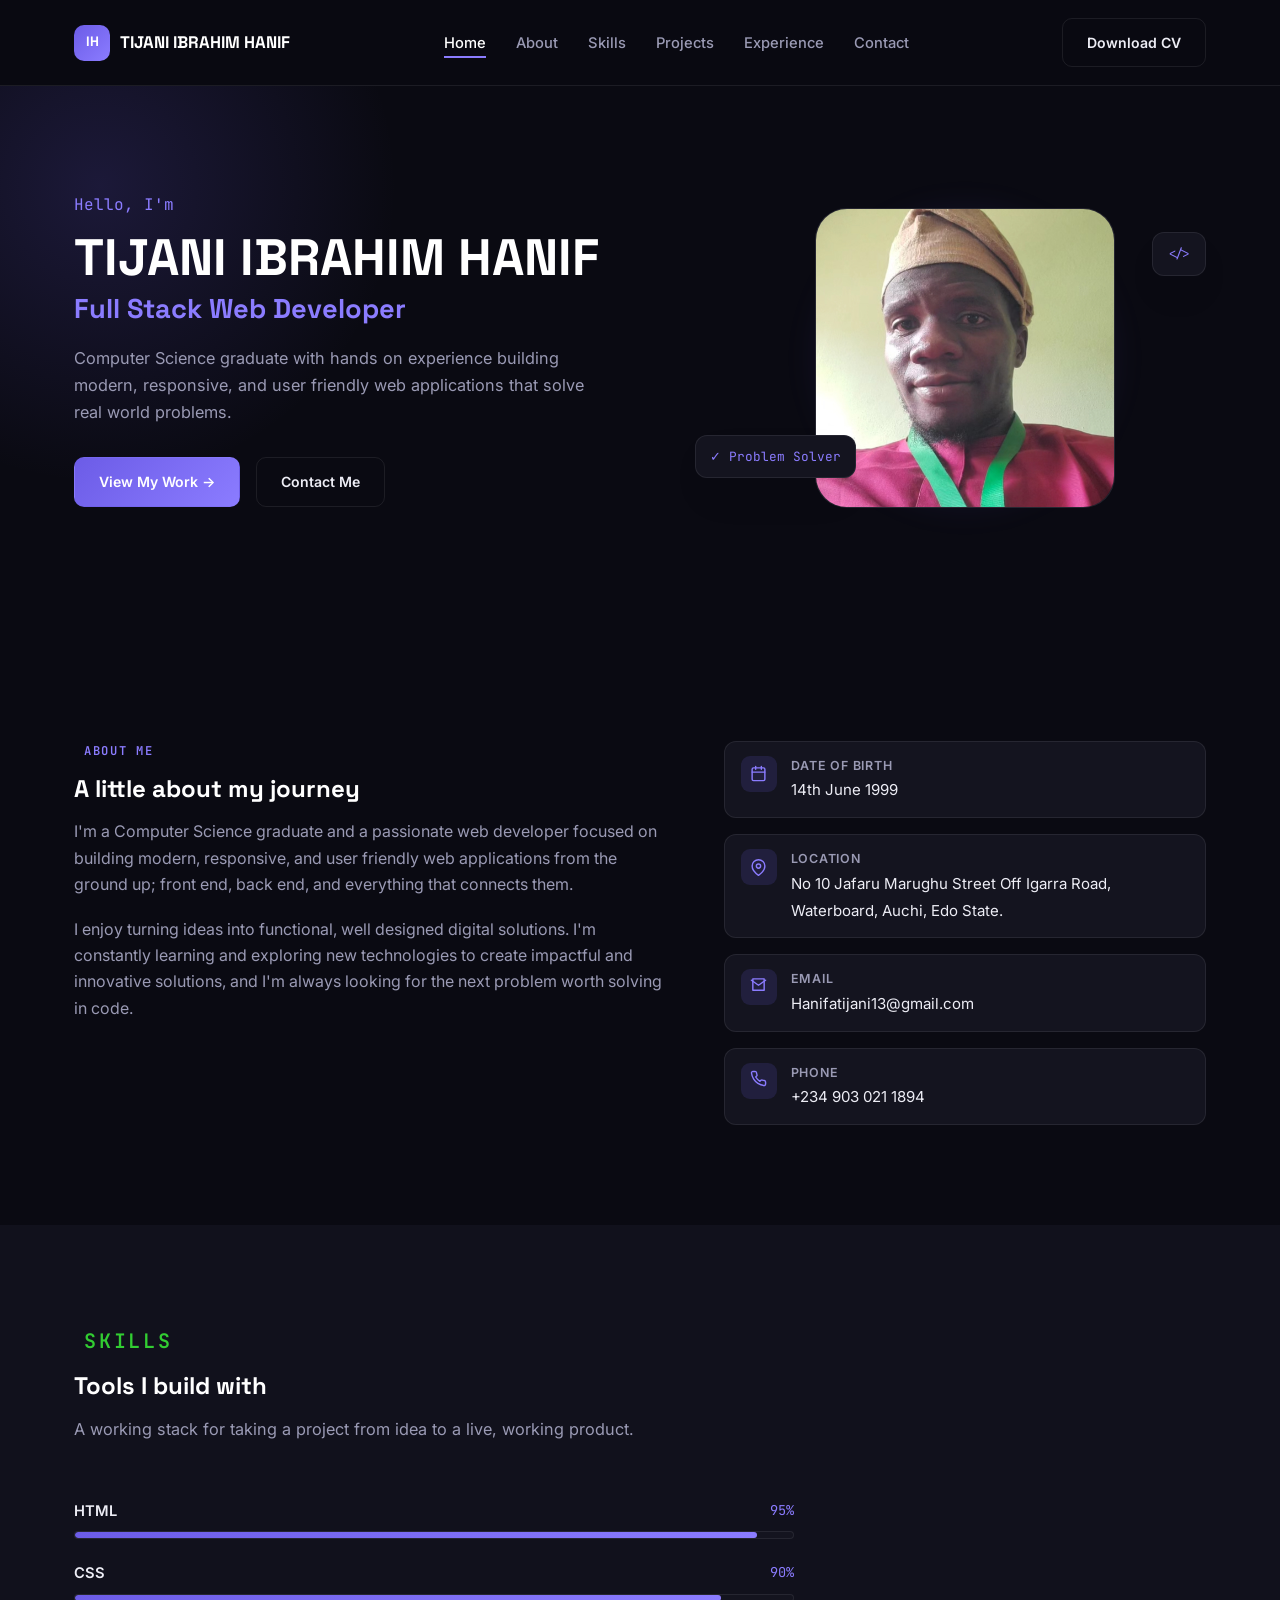
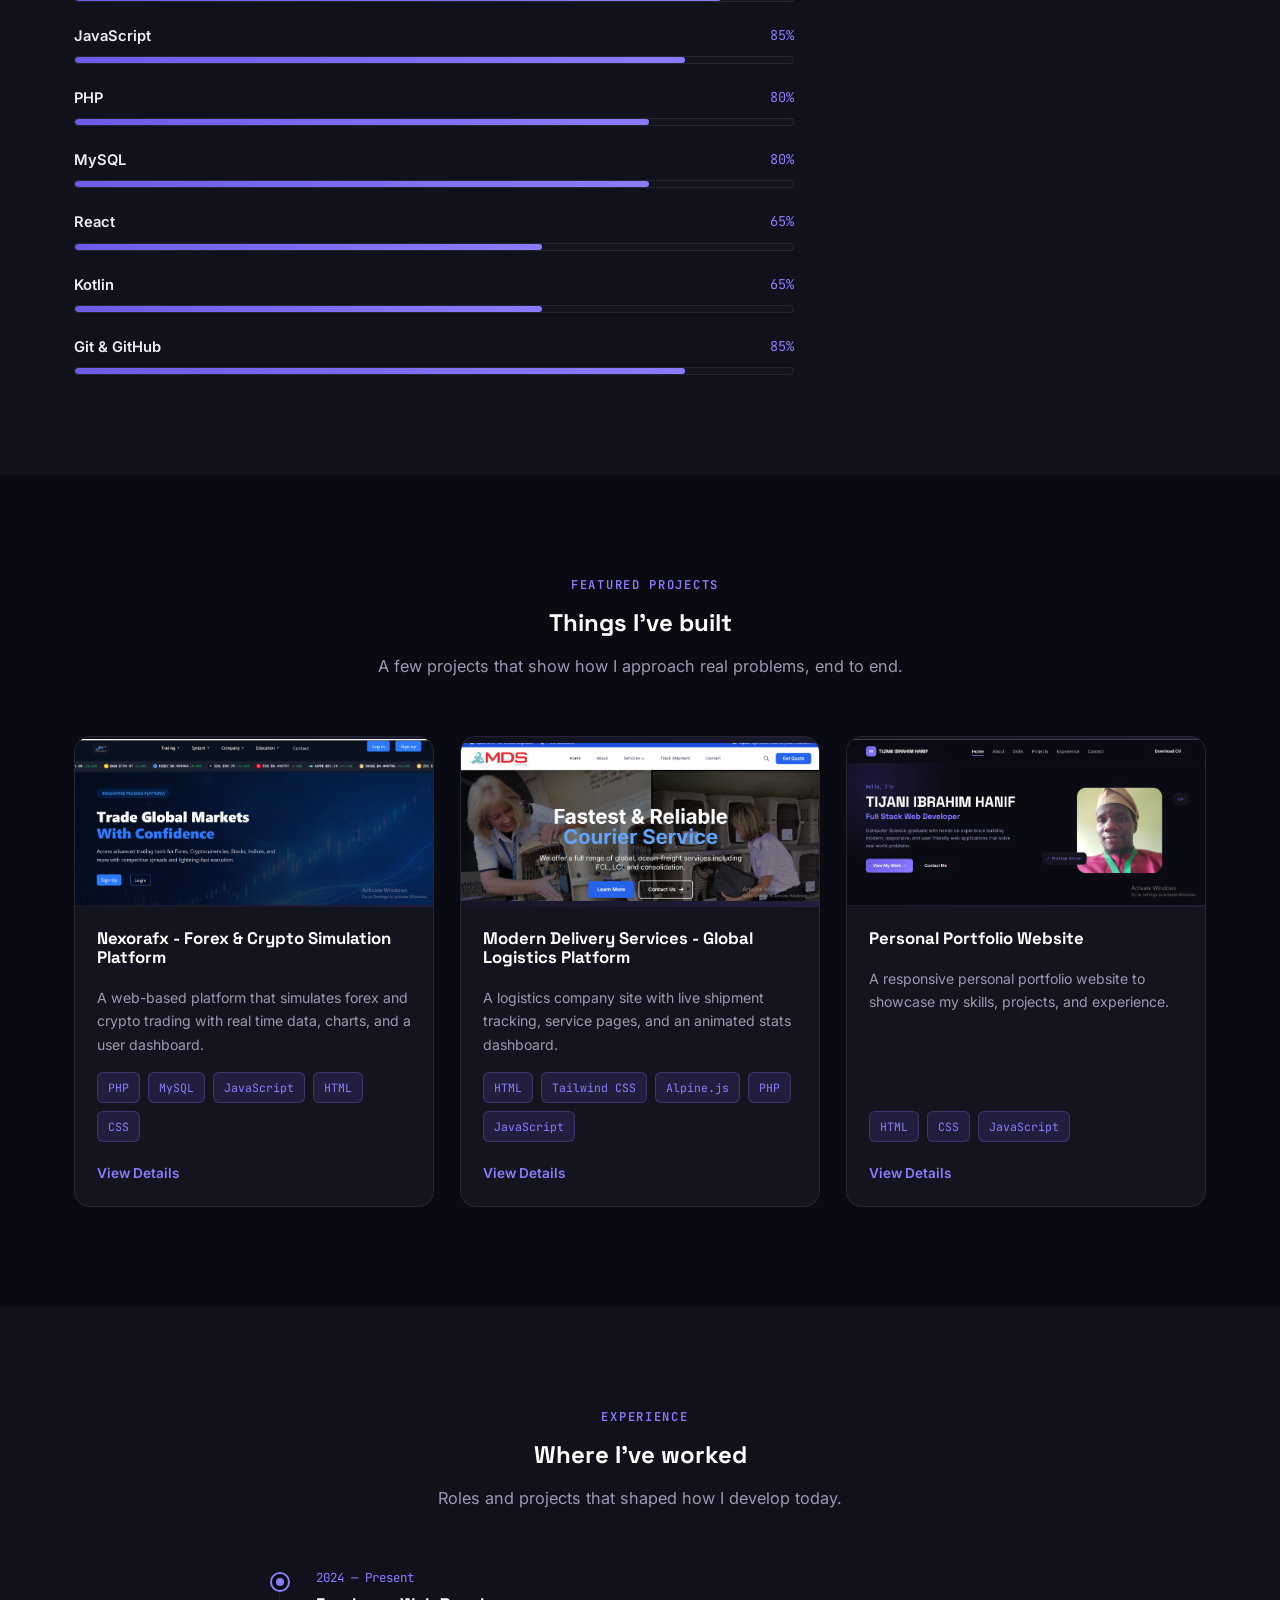
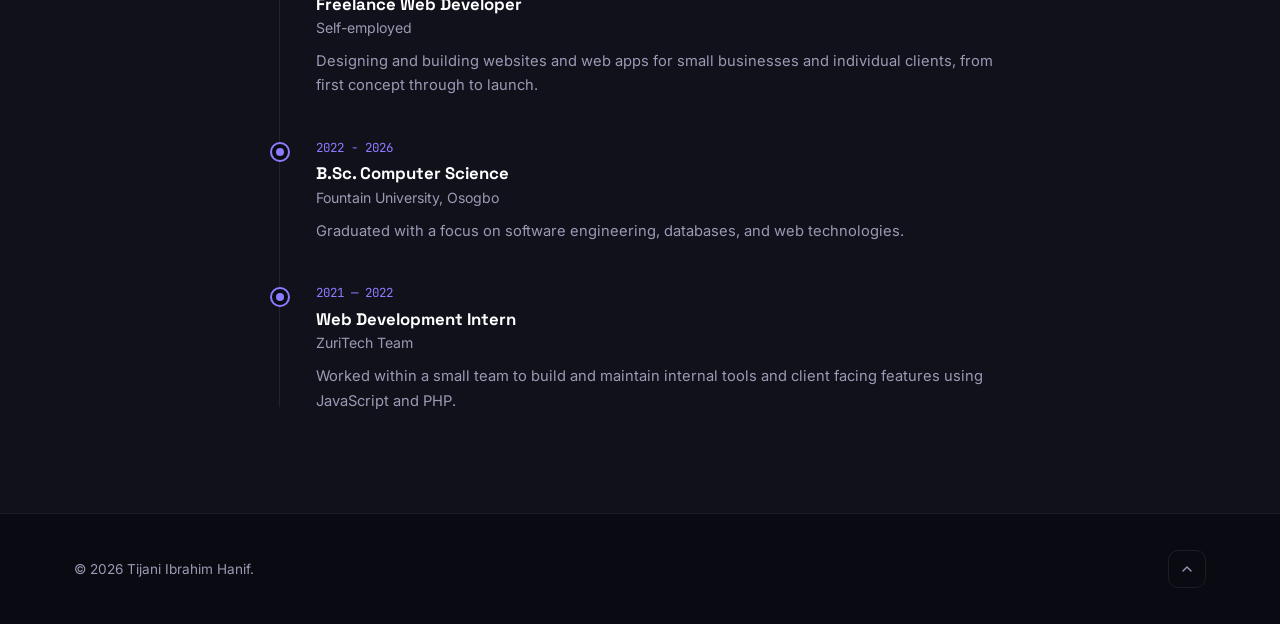
==== commit d73061dd: "Add files via upload" ====
--- a/index.html
+++ b/index.html
@@ -3,267 +3,198 @@
 <head>
 <meta charset="UTF-8">
 <meta name="viewport" content="width=device-width, initial-scale=1.0">
-<title>The Great Master Atelier Limited — Masterfully Curated</title>
-<meta name="description" content="Soon as your idea is brought to The Great Master's Atelier, consider it Masterfully curated. Branding, design, print and creative services in Abuja, Nigeria.">
+<title>TIJANI IBRAHIM HANIF | Portfolio</title>
+<meta name="description" content="Full Stack Web Developer — Computer Science graduate building modern, responsive web applications.">
 <link rel="preconnect" href="https://fonts.googleapis.com">
 <link rel="preconnect" href="https://fonts.gstatic.com" crossorigin>
-<link href="https://fonts.googleapis.com/css2?family=Poppins:wght@500;600;700;800;900&family=Inter:wght@400;500;600;700&display=swap" rel="stylesheet">
+<link href="https://fonts.googleapis.com/css2?family=Space+Grotesk:wght@500;600;700&family=Inter:wght@400;500;600;700&family=JetBrains+Mono:wght@400;500&display=swap" rel="stylesheet">
 <style>
   :root{
-    --navy:#132140;
-    --navy-light:#1D2E54;
-    --gold:#CB9A3D;
-    --gold-deep:#A87A28;
-    --gold-light:#E9CE93;
-    --ink:#0E0E0E;
-    --charcoal:#1A1A16;
-    --cream:#FBF7EE;
+    --bg:#0A0A12;
+    --bg-alt:#11111C;
+    --card:#14141F;
+    --border:rgba(255,255,255,.08);
+    --purple:#6C5CE7;
+    --purple-light:#8B7CFF;
+    --purple-dim:rgba(108,92,231,.15);
+    --text:#EDEDF5;
+    --muted:#9A9AB4;
     --white:#FFFFFF;
-    --muted:#726B5C;
+    --green:#3ED598;
     --radius:16px;
-    --shadow:0 24px 50px -22px rgba(14,14,14,.4);
   }
   *{box-sizing:border-box;}
   html{scroll-behavior:smooth;}
   body{
-    margin:0;font-family:'Inter',sans-serif;color:var(--ink);background:var(--cream);line-height:1.65;
+    margin:0;font-family:'Inter',sans-serif;color:var(--text);background:var(--bg);line-height:1.65;
     -webkit-font-smoothing:antialiased;
   }
-  h1,h2,h3,h4{font-family:'Poppins',sans-serif;color:var(--navy);margin:0 0 .5em;line-height:1.15;font-weight:700;}
+  h1,h2,h3,h4{font-family:'Space Grotesk',sans-serif;color:var(--white);margin:0 0 .5em;line-height:1.15;font-weight:700;}
+  .mono{font-family:'JetBrains Mono',monospace;}
   a{text-decoration:none;color:inherit;}
   img{max-width:100%;display:block;}
   ul{margin:0;padding:0;list-style:none;}
   button{font-family:inherit;cursor:pointer;}
   .container{max-width:1180px;margin:0 auto;padding:0 24px;}
-  :focus-visible{outline:3px solid var(--gold);outline-offset:3px;}
+  :focus-visible{outline:2px solid var(--purple-light);outline-offset:3px;}
+  ::selection{background:var(--purple);color:#fff;}
   .eyebrow{
-    text-transform:uppercase;letter-spacing:.16em;font-size:.76rem;font-weight:700;color:var(--gold-deep);
-    display:flex;align-items:center;gap:10px;margin-bottom:14px;
-  }
-  .eyebrow::before{content:"";width:26px;height:2px;background:var(--gold-deep);display:inline-block;}
+    text-transform:uppercase;letter-spacing:.14em;font-size:.76rem;font-weight:600;color:var(--purple-light);
+    display:flex;align-items:center;gap:10px;margin-bottom:14px;font-family:'JetBrains Mono',monospace;
+  }
+  .eyebrow::before{content:"";color:var(--purple);}
 
   /* ---- Header ---- */
   header{
-    position:sticky;top:0;z-index:100;background:rgba(251,247,238,.94);backdrop-filter:blur(10px);
-    border-bottom:1px solid rgba(19,33,64,.08);transition:box-shadow .3s ease;
-  }
-  header.scrolled{box-shadow:0 10px 30px -20px rgba(14,14,14,.4);}
-  .nav-wrap{display:flex;align-items:center;justify-content:space-between;padding:16px 24px;max-width:1180px;margin:0 auto;}
-  .logo{display:flex;align-items:center;gap:12px;}
-  .logo-mark{width:42px;height:42px;flex-shrink:0;}
-  .logo-text{font-family:'Poppins',sans-serif;line-height:1.1;}
-  .logo-text strong{display:block;font-size:1.02rem;font-weight:800;color:var(--navy);letter-spacing:.01em;}
-  .logo-text span{display:block;font-size:.62rem;letter-spacing:.22em;color:var(--gold-deep);font-weight:600;text-transform:uppercase;}
-  nav.primary-nav ul{display:flex;gap:32px;}
-  nav.primary-nav a{font-weight:600;font-size:.92rem;color:var(--navy);position:relative;padding:4px 0;}
-  nav.primary-nav a::after{content:"";position:absolute;left:0;bottom:-2px;height:2px;width:0;background:var(--gold);transition:width .25s ease;}
-  nav.primary-nav a:hover::after,nav.primary-nav a.active::after{width:100%;}
+    position:sticky;top:0;z-index:100;background:rgba(10,10,18,.85);backdrop-filter:blur(12px);
+    border-bottom:1px solid var(--border);
+  }
+  .nav-wrap{display:flex;align-items:center;justify-content:space-between;padding:18px 24px;max-width:1180px;margin:0 auto;}
+  .logo{display:flex;align-items:center;gap:10px;font-family:'Space Grotesk',sans-serif;font-weight:700;font-size:1.05rem;color:var(--white);}
+  .logo .badge{
+    width:36px;height:36px;border-radius:10px;background:linear-gradient(135deg,var(--purple),var(--purple-light));
+    display:flex;align-items:center;justify-content:center;font-size:.85rem;font-weight:700;color:#fff;
+  }
+  nav.primary-nav ul{display:flex;gap:30px;}
+  nav.primary-nav a{font-weight:500;font-size:.92rem;color:var(--muted);position:relative;padding:4px 0;transition:color .2s;}
+  nav.primary-nav a:hover,nav.primary-nav a.active{color:var(--white);}
+  nav.primary-nav a::after{content:"";position:absolute;left:0;bottom:-2px;height:2px;width:0;background:var(--purple-light);transition:width .25s ease;}
+  nav.primary-nav a.active::after,nav.primary-nav a:hover::after{width:100%;}
   .nav-actions{display:flex;align-items:center;gap:14px;}
   .btn{
-    display:inline-flex;align-items:center;justify-content:center;gap:8px;padding:13px 26px;border-radius:999px;
-    font-weight:700;font-size:.88rem;border:1px solid transparent;transition:transform .2s ease, box-shadow .2s ease, background .2s ease;
-  }
-  .btn-gold{background:var(--gold);color:var(--ink);}
-  .btn-gold:hover{background:var(--gold-deep);transform:translateY(-2px);box-shadow:0 20px 40px -20px rgba(203,154,61,.7);}
-  .btn-navy{background:var(--navy);color:var(--white);}
-  .btn-navy:hover{background:var(--navy-light);transform:translateY(-2px);box-shadow:var(--shadow);}
-  .btn-outline{background:transparent;border-color:var(--navy);color:var(--navy);}
-  .btn-outline:hover{background:var(--navy);color:var(--white);}
+    display:inline-flex;align-items:center;justify-content:center;gap:8px;padding:12px 24px;border-radius:10px;
+    font-weight:600;font-size:.88rem;border:1px solid transparent;transition:transform .2s ease, box-shadow .2s ease, background .2s ease;
+  }
+  .btn-purple{background:linear-gradient(135deg,var(--purple),var(--purple-light));color:#fff;}
+  .btn-purple:hover{transform:translateY(-2px);box-shadow:0 16px 32px -14px rgba(108,92,231,.7);}
+  .btn-outline{background:transparent;border-color:var(--border);color:var(--text);}
+  .btn-outline:hover{border-color:var(--purple-light);color:var(--purple-light);}
   .hamburger{display:none;flex-direction:column;gap:5px;background:none;border:none;padding:8px;}
-  .hamburger span{width:24px;height:2px;background:var(--navy);display:block;}
-
-  /* ---- Hero: diagonal gold/black split, echoing the card ---- */
-  .hero{position:relative;overflow:hidden;background:var(--ink);color:var(--white);}
-  .hero-split{
-    position:relative;display:grid;grid-template-columns:1fr 1fr;min-height:560px;
-  }
-  .hero-gold{
-    background:linear-gradient(135deg,var(--gold-light) 0%, var(--gold) 45%, var(--gold-deep) 100%);
-    clip-path:polygon(0 0,100% 0,72% 100%,0 100%);
-    display:flex;align-items:center;padding:70px 60px 70px 40px;position:relative;z-index:2;
-  }
-  .hero-gold-inner{max-width:420px;}
-  .hero-gold .logo-mark-lg{width:150px;margin-bottom:26px;}
-  .hero-black{
-    background:linear-gradient(160deg,var(--ink) 0%, var(--charcoal) 100%);
-    padding:70px 50px 70px 90px;margin-left:-160px;display:flex;flex-direction:column;justify-content:center;
-    position:relative;
-  }
-  .hero-black::before{
-    content:"";position:absolute;right:-140px;top:-140px;width:420px;height:420px;border-radius:50%;
-    border:1px solid rgba(203,154,61,.18);
-  }
-  .hero-black h1{color:var(--white);font-size:clamp(1.9rem,3.4vw,2.7rem);max-width:520px;position:relative;z-index:2;}
-  .hero-black h1 em{font-style:normal;color:var(--gold-light);}
-  .hero-black .founder{
-    font-size:.92rem;color:rgba(255,255,255,.6);margin-bottom:18px;letter-spacing:.04em;position:relative;z-index:2;
-  }
-  .hero-black p.tagline{
-    font-style:italic;color:rgba(255,255,255,.82);border-left:2px solid var(--gold);padding-left:18px;
-    max-width:460px;margin:22px 0 34px;position:relative;z-index:2;
-  }
-  .hero-ctas{display:flex;flex-wrap:wrap;gap:16px;position:relative;z-index:2;}
-
-  @media (max-width:900px){
-    .hero-split{grid-template-columns:1fr;min-height:0;}
-    .hero-gold{clip-path:none;padding:60px 24px 40px;}
-    .hero-black{margin-left:0;padding:50px 24px 60px;}
-  }
-
-  /* ---- Sections generic ---- */
+  .hamburger span{width:22px;height:2px;background:var(--white);display:block;}
+
+  /* ---- Hero ---- */
+  .hero{position:relative;overflow:hidden;padding:90px 0 100px;}
+  .hero::before{
+    content:"";position:absolute;top:-200px;left:-200px;width:600px;height:600px;border-radius:50%;
+    background:radial-gradient(circle,rgba(108,92,231,.18),transparent 70%);
+  }
+  .hero-grid{position:relative;z-index:2;display:grid;grid-template-columns:1.1fr .9fr;gap:60px;align-items:center;}
+  .hero p.hello{color:var(--purple-light);font-family:'JetBrains Mono',monospace;font-size:1rem;margin-bottom:10px;}
+  .hero h1{font-size:clamp(2.2rem,4vw,3.3rem);margin-bottom:6px;}
+  .hero h2.role{
+    font-size:clamp(1.3rem,2.4vw,1.7rem);color:var(--purple-light);margin-bottom:20px;font-family:'Space Grotesk',sans-serif;
+  }
+  .hero p.lead{color:var(--muted);max-width:520px;font-size:1.02rem;margin-bottom:32px;}
+  .hero-ctas{display:flex;flex-wrap:wrap;gap:16px;margin-bottom:34px;}
+  .socials{display:flex;gap:14px;}
+  .socials a{
+    width:40px;height:40px;border-radius:10px;border:1px solid var(--border);display:flex;align-items:center;justify-content:center;
+    transition:.2s;
+  }
+  .socials a svg{width:18px;height:18px;stroke:var(--muted);}
+  .socials a:hover{border-color:var(--purple-light);background:var(--purple-dim);}
+  .socials a:hover svg{stroke:var(--purple-light);}
+
+  .hero-visual{position:relative;display:flex;align-items:center;justify-content:center;}
+  .avatar-glow{
+    position:absolute;width:340px;height:340px;border-radius:50%;
+    background:radial-gradient(circle,rgba(108,92,231,.35),transparent 70%);filter:blur(10px);
+  }
+  .avatar-ring{
+    position:relative;width:300px;height:300px;border-radius:32px;
+    background:linear-gradient(160deg,var(--card),var(--bg-alt));border:1px solid var(--border);
+    display:flex;align-items:center;justify-content:center;overflow:hidden;
+  }
+  .avatar-initials{
+    font-family:'Space Grotesk',sans-serif;font-weight:700;font-size:5rem;
+    background:linear-gradient(160deg,var(--purple-light),var(--purple));-webkit-background-clip:text;background-clip:text;color:transparent;
+  }
+  .floating-chip{
+    position:absolute;background:var(--card);border:1px solid var(--border);border-radius:12px;padding:10px 14px;
+    display:flex;align-items:center;gap:8px;font-family:'JetBrains Mono',monospace;font-size:.8rem;color:var(--purple-light);
+    box-shadow:0 20px 40px -20px rgba(0,0,0,.6);
+  }
+  .chip-1{top:8%;right:0;animation:float 5s ease-in-out infinite;}
+  .chip-2{bottom:10%;left:-6%;animation:float 5s ease-in-out infinite 1.5s;}
+  @keyframes float{0%,100%{transform:translateY(0);}50%{transform:translateY(-10px);}}
+  @media (max-width:900px){.hero-grid{grid-template-columns:1fr;}.hero-visual{order:-1;margin-bottom:20px;}}
+
+  /* ---- Sections ---- */
   section{padding:100px 0;}
-  .section-alt{background:var(--white);}
+  .section-alt{background:var(--bg-alt);}
   .section-head{max-width:640px;margin-bottom:56px;}
-  .section-head.center{margin-left:auto;margin-right:auto;text-align:center;}
-  .section-head p{color:var(--muted);font-size:1.05rem;}
+  .section-head.center{margin:0 auto 56px;text-align:center;}
+  .section-head p{color:var(--muted);font-size:1.02rem;}
 
   /* ---- About ---- */
-  .about-grid{display:grid;grid-template-columns:.95fr 1.05fr;gap:70px;align-items:center;}
-  .about-grid p{color:var(--muted);margin-bottom:20px;}
-  .about-quote{
-    background:var(--navy);color:var(--white);border-radius:var(--radius);padding:36px;position:relative;overflow:hidden;
-  }
-  .about-quote::before{
-    content:"";position:absolute;left:-60px;bottom:-60px;width:180px;height:180px;border-radius:50%;border:1px solid rgba(203,154,61,.3);
-  }
-  .about-quote p{color:rgba(255,255,255,.88);font-size:1.15rem;font-style:italic;font-family:'Poppins',sans-serif;font-weight:500;position:relative;z-index:1;}
-  .about-quote span{display:block;margin-top:18px;font-size:.82rem;color:var(--gold-light);letter-spacing:.06em;text-transform:uppercase;font-weight:600;position:relative;z-index:1;}
-  .about-facts{display:grid;grid-template-columns:repeat(3,1fr);gap:18px;margin-top:30px;}
-  .about-facts div{background:var(--cream);border-radius:12px;padding:18px;text-align:center;border:1px solid rgba(19,33,64,.08);}
-  .about-facts strong{display:block;font-family:'Poppins',sans-serif;font-size:1.5rem;color:var(--navy);}
-  .about-facts span{font-size:.72rem;color:var(--muted);text-transform:uppercase;letter-spacing:.05em;}
-
-  /* ---- Services: hexagon mosaic (signature element from the card) ---- */
-  .hex-grid{
-    display:flex;flex-wrap:wrap;justify-content:center;gap:0;max-width:980px;margin:0 auto;
-  }
-  .hex-item{
-    position:relative;width:220px;height:254px;margin:-22px 6px;
-    clip-path:polygon(50% 0%, 100% 25%, 100% 75%, 50% 100%, 0% 75%, 0% 25%);
-    background:var(--navy);color:var(--white);display:flex;flex-direction:column;align-items:center;justify-content:center;
-    text-align:center;padding:30px 26px;transition:transform .3s ease, background .3s ease;
-  }
-  .hex-item:nth-child(3n+2){background:var(--gold);color:var(--ink);}
-  .hex-item:nth-child(3n){background:var(--charcoal);color:var(--white);}
-  .hex-item:hover{transform:translateY(-10px) scale(1.03);z-index:5;}
-  .hex-item .icon{width:34px;height:34px;margin-bottom:12px;}
-  .hex-item .icon svg{width:100%;height:100%;stroke:currentColor;}
-  .hex-item h4{font-size:.94rem;color:inherit;margin-bottom:6px;}
-  .hex-item p{font-size:.74rem;color:inherit;opacity:.85;margin:0;}
-  @media (max-width:700px){
-    .hex-item{width:150px;height:174px;margin:-15px 3px;padding:18px 14px;}
-    .hex-item h4{font-size:.78rem;}
-    .hex-item p{display:none;}
-  }
-
-  .services-note{max-width:640px;margin:50px auto 0;text-align:center;color:var(--muted);font-size:.95rem;}
-
-  /* ---- Categories strip ---- */
-  .cat-strip{display:flex;flex-wrap:wrap;gap:14px;justify-content:center;margin-bottom:50px;}
-  .cat-pill{
-    padding:10px 20px;border-radius:999px;border:1px solid rgba(19,33,64,.18);font-size:.85rem;font-weight:600;
-    color:var(--navy);background:var(--white);transition:.2s;
-  }
-  .cat-pill.active,.cat-pill:hover{background:var(--navy);color:var(--white);border-color:var(--navy);}
-
-  /* ---- Process ---- */
-  .process{background:var(--navy);color:var(--white);}
-  .process .section-head p{color:rgba(255,255,255,.7);}
-  .process .eyebrow{color:var(--gold-light);}
-  .process .eyebrow::before{background:var(--gold-light);}
-  .process-grid{display:grid;grid-template-columns:repeat(4,1fr);gap:24px;}
-  .process-card{background:rgba(255,255,255,.06);border:1px solid rgba(255,255,255,.12);border-radius:var(--radius);padding:28px;}
-  .process-card .num{font-family:'Poppins',sans-serif;font-weight:800;font-size:1.8rem;color:var(--gold-light);margin-bottom:10px;}
-  .process-card h4{color:var(--white);font-size:1rem;}
-  .process-card p{color:rgba(255,255,255,.68);font-size:.86rem;margin:0;}
-  @media (max-width:900px){.process-grid{grid-template-columns:1fr 1fr;}}
-  @media (max-width:560px){.process-grid{grid-template-columns:1fr;}}
-
-  /* ---- CTA ---- */
-  .cta{
-    background:linear-gradient(120deg,var(--gold-deep),var(--gold));color:var(--ink);border-radius:24px;padding:60px;
-    display:flex;justify-content:space-between;align-items:center;gap:40px;flex-wrap:wrap;
-    max-width:1132px;margin:0 auto;
-  }
-  .cta h2{color:var(--ink);max-width:520px;}
-  .cta p{color:rgba(14,14,14,.72);max-width:460px;}
-
-  /* ---- Contact ---- */
-  .contact-grid{display:grid;grid-template-columns:1fr 1fr;gap:60px;}
-  .contact-list{display:flex;flex-direction:column;gap:20px;}
-  .contact-row{display:flex;gap:16px;align-items:flex-start;}
-  .contact-row .ring{
-    width:46px;height:46px;border-radius:50%;background:var(--navy);display:flex;align-items:center;justify-content:center;flex-shrink:0;
-  }
-  .contact-row .ring svg{width:20px;height:20px;stroke:var(--gold-light);}
-  .contact-row strong{display:block;font-family:'Poppins',sans-serif;font-size:.98rem;color:var(--navy);}
-  .contact-row a,.contact-row span{font-size:.92rem;color:var(--muted);}
-  .contact-row a:hover{color:var(--gold-deep);}
-  .contact-form{
-    background:var(--white);border-radius:var(--radius);padding:34px;border:1px solid rgba(19,33,64,.08);box-shadow:var(--shadow);
-  }
-  .field{margin-bottom:16px;}
-  .field label{display:block;font-size:.82rem;font-weight:700;margin-bottom:6px;color:var(--navy);}
-  .field input,.field select,.field textarea{
-    width:100%;padding:12px 14px;border-radius:10px;border:1px solid rgba(19,33,64,.2);font-family:inherit;font-size:.92rem;background:var(--cream);
-  }
-  .field textarea{resize:vertical;min-height:90px;}
-  .field input:focus,.field select:focus,.field textarea:focus{outline:2px solid var(--gold);border-color:transparent;}
-  .contact-form .btn{width:100%;margin-top:6px;}
-  .form-success{display:none;text-align:center;padding:20px 0;}
-  .form-success.show{display:block;}
-  .form-success .check-circle{
-    width:56px;height:56px;border-radius:50%;background:var(--gold-light);margin:0 auto 16px;display:flex;align-items:center;justify-content:center;
-  }
-  .form-success svg{width:26px;height:26px;stroke:var(--navy);}
+  .about-grid{display:grid;grid-template-columns:1.1fr .9fr;gap:60px;align-items:start;}
+  .about-grid p{color:var(--muted);margin-bottom:18px;}
+  .info-list{display:flex;flex-direction:column;gap:16px;}
+  .info-row{display:flex;gap:14px;align-items:flex-start;padding:14px 16px;background:var(--card);border:1px solid var(--border);border-radius:12px;}
+  .info-row .ic{width:36px;height:36px;border-radius:9px;background:var(--purple-dim);display:flex;align-items:center;justify-content:center;flex-shrink:0;}
+  .info-row .ic svg{width:17px;height:17px;stroke:var(--purple-light);}
+  .info-row strong{display:block;font-size:.78rem;color:var(--muted);text-transform:uppercase;letter-spacing:.06em;font-weight:600;}
+  .info-row span{font-size:.94rem;color:var(--text);}
+
+  /* ---- Skills ---- */
+  .skills-list{display:flex;flex-direction:column;gap:22px;max-width:720px;}
+  .skill-row{display:flex;flex-direction:column;gap:8px;}
+  .skill-top{display:flex;justify-content:space-between;font-size:.92rem;}
+  .skill-top span:first-child{font-weight:600;}
+  .skill-top span:last-child{color:var(--purple-light);font-family:'JetBrains Mono',monospace;font-size:.85rem;}
+  .skill-track{height:8px;border-radius:999px;background:var(--card);border:1px solid var(--border);overflow:hidden;}
+  .skill-fill{height:100%;border-radius:999px;background:linear-gradient(90deg,var(--purple),var(--purple-light));width:0;transition:width 1.1s cubic-bezier(.16,1,.3,1);}
+
+  /* ---- Projects ---- */
+  .projects-grid{display:grid;grid-template-columns:repeat(auto-fill,minmax(320px,1fr));gap:26px;}
+  .project-card{
+    background:var(--card);border:1px solid var(--border);border-radius:var(--radius);overflow:hidden;
+    display:flex;flex-direction:column;transition:transform .3s ease, border-color .3s ease;
+  }
+  .project-card:hover{transform:translateY(-6px);border-color:rgba(139,124,255,.4);}
+  .project-thumb{
+    height:170px;background:linear-gradient(135deg,var(--bg-alt),var(--purple-dim));position:relative;overflow:hidden;
+    display:flex;align-items:center;justify-content:center;
+  }
+  .project-thumb svg{width:44px;height:44px;stroke:var(--purple-light);opacity:.7;}
+  .project-body{padding:22px;display:flex;flex-direction:column;gap:10px;flex:1;}
+  .project-body h3{font-size:1.05rem;}
+  .project-body p{color:var(--muted);font-size:.88rem;margin:0;flex:1;}
+  .tag-row{display:flex;flex-wrap:wrap;gap:8px;margin-top:6px;}
+  .tag{
+    font-family:'JetBrains Mono',monospace;font-size:.72rem;padding:5px 10px;border-radius:6px;
+    background:var(--purple-dim);color:var(--purple-light);border:1px solid rgba(139,124,255,.25);
+  }
+  .project-links{display:flex;gap:14px;margin-top:10px;}
+  .project-links a{font-size:.85rem;font-weight:600;color:var(--purple-light);display:flex;align-items:center;gap:6px;}
+  .project-links a svg{width:14px;height:14px;stroke:var(--purple-light);}
+
+  /* ---- Experience ---- */
+  .timeline{position:relative;max-width:760px;margin:0 auto;}
+  .timeline::before{content:"";position:absolute;left:19px;top:6px;bottom:6px;width:1px;background:var(--border);}
+  .tl-item{position:relative;padding-left:56px;margin-bottom:40px;}
+  .tl-item:last-child{margin-bottom:0;}
+  .tl-dot{
+    position:absolute;left:10px;top:4px;width:20px;height:20px;border-radius:50%;background:var(--bg);
+    border:2px solid var(--purple-light);display:flex;align-items:center;justify-content:center;
+  }
+  .tl-dot::after{content:"";width:8px;height:8px;border-radius:50%;background:var(--purple-light);}
+  .tl-date{font-family:'JetBrains Mono',monospace;font-size:.78rem;color:var(--purple-light);margin-bottom:6px;display:block;}
+  .tl-item h3{font-size:1.05rem;margin-bottom:2px;}
+  .tl-item .role-sub{color:var(--muted);font-size:.88rem;margin-bottom:10px;display:block;}
+  .tl-item p{color:var(--muted);font-size:.92rem;margin:0;}
 
   /* ---- Footer ---- */
-  footer{background:var(--ink);color:rgba(255,255,255,.78);padding:80px 0 30px;}
-  .footer-grid{display:grid;grid-template-columns:1.4fr 1fr 1fr 1fr;gap:40px;margin-bottom:60px;}
-  .footer-grid h4{color:var(--white);font-family:'Poppins',sans-serif;font-size:1.02rem;margin-bottom:18px;}
-  .footer-grid p{font-size:.88rem;color:rgba(255,255,255,.6);}
-  .footer-grid a{font-size:.88rem;color:rgba(255,255,255,.72);display:block;margin-bottom:10px;}
-  .footer-grid a:hover{color:var(--gold-light);}
-  .footer-logo{display:flex;align-items:center;gap:10px;margin-bottom:16px;}
-  .footer-social{display:flex;gap:12px;margin-top:18px;}
-  .footer-social a{
-    width:36px;height:36px;border-radius:50%;border:1px solid rgba(255,255,255,.25);display:flex;align-items:center;justify-content:center;
-  }
-  .footer-social a svg{width:16px;height:16px;stroke:rgba(255,255,255,.85);}
-  .footer-social a:hover{background:var(--gold);border-color:var(--gold);}
-  .footer-social a:hover svg{stroke:var(--ink);}
-  .footer-bottom{
-    border-top:1px solid rgba(255,255,255,.12);padding-top:26px;display:flex;justify-content:space-between;flex-wrap:wrap;gap:12px;
-    font-size:.82rem;color:rgba(255,255,255,.5);
-  }
-
-  /* ---- WhatsApp float ---- */
-  .wa-float{
-    position:fixed;bottom:26px;right:26px;z-index:400;background:#25D366;width:58px;height:58px;border-radius:50%;
-    display:flex;align-items:center;justify-content:center;box-shadow:0 14px 30px -8px rgba(0,0,0,.4);
-    transition:transform .2s ease;
-  }
-  .wa-float:hover{transform:scale(1.08);}
-  .wa-float svg{width:28px;height:28px;fill:#fff;}
-
-  /* ---- Modal ---- */
-  .modal-overlay{
-    position:fixed;inset:0;background:rgba(14,14,14,.65);backdrop-filter:blur(3px);display:flex;align-items:center;justify-content:center;
-    padding:20px;z-index:1000;opacity:0;pointer-events:none;transition:opacity .25s ease;
-  }
-  .modal-overlay.open{opacity:1;pointer-events:auto;}
-  .modal{
-    background:var(--cream);border-radius:18px;max-width:460px;width:100%;padding:36px;position:relative;
-    transform:translateY(18px);transition:transform .25s ease;box-shadow:0 40px 80px -20px rgba(0,0,0,.5);
-  }
-  .modal-overlay.open .modal{transform:translateY(0);}
-  .modal-close{
-    position:absolute;top:18px;right:18px;background:none;border:none;font-size:1.3rem;color:var(--muted);width:32px;height:32px;border-radius:50%;
-  }
-  .modal-close:hover{background:rgba(19,33,64,.08);}
-  .modal h3{margin-bottom:6px;}
-  .modal p.sub{color:var(--muted);font-size:.9rem;margin-bottom:22px;}
-  .modal .btn{width:100%;margin-top:8px;}
+  footer{border-top:1px solid var(--border);padding:36px 0;}
+  .footer-row{display:flex;justify-content:space-between;align-items:center;flex-wrap:wrap;gap:14px;font-size:.85rem;color:var(--muted);}
+  .footer-row a{color:var(--muted);}
+  .footer-row a:hover{color:var(--purple-light);}
+  .back-top{
+    width:38px;height:38px;border-radius:10px;border:1px solid var(--border);display:flex;align-items:center;justify-content:center;
+  }
+  .back-top svg{width:16px;height:16px;stroke:var(--muted);}
+  .back-top:hover{border-color:var(--purple-light);}
+  .back-top:hover svg{stroke:var(--purple-light);}
 
   /* ---- Reveal ---- */
   .reveal{opacity:0;transform:translateY(24px);transition:opacity .7s ease, transform .7s ease;}
@@ -271,28 +202,25 @@
 
   /* ---- Mobile nav ---- */
   .mobile-nav{
-    position:fixed;top:0;right:0;height:100%;width:78%;max-width:320px;background:var(--navy);z-index:200;
-    transform:translateX(100%);transition:transform .35s ease;padding:30px;color:var(--white);display:flex;flex-direction:column;gap:24px;
+    position:fixed;top:0;right:0;height:100%;width:78%;max-width:300px;background:var(--bg-alt);z-index:200;
+    transform:translateX(100%);transition:transform .35s ease;padding:30px;display:flex;flex-direction:column;gap:24px;
+    border-left:1px solid var(--border);
   }
   .mobile-nav.open{transform:translateX(0);}
-  .mobile-nav a{font-size:1.05rem;font-weight:600;color:var(--white);}
-  .mobile-nav-close{align-self:flex-end;background:none;border:none;color:var(--white);font-size:1.4rem;}
-  .scrim{position:fixed;inset:0;background:rgba(0,0,0,.4);z-index:150;opacity:0;pointer-events:none;transition:opacity .3s;}
+  .mobile-nav a{font-size:1.05rem;font-weight:600;color:var(--text);}
+  .mobile-nav-close{align-self:flex-end;background:none;border:none;color:var(--text);font-size:1.4rem;}
+  .scrim{position:fixed;inset:0;background:rgba(0,0,0,.5);z-index:150;opacity:0;pointer-events:none;transition:opacity .3s;}
   .scrim.show{opacity:1;pointer-events:auto;}
 
   @media (max-width:900px){
     nav.primary-nav,.nav-actions .btn-outline{display:none;}
     .hamburger{display:flex;}
-    .about-grid,.contact-grid{grid-template-columns:1fr;gap:40px;}
-    .about-facts{grid-template-columns:1fr 1fr 1fr;}
-    .footer-grid{grid-template-columns:1fr 1fr;}
-    .cta{padding:40px 28px;}
+    .about-grid,.contact-grid{grid-template-columns:1fr;gap:36px;}
   }
   @media (max-width:560px){
     section{padding:70px 0;}
-    .footer-grid{grid-template-columns:1fr;}
-  }
-
+    .hero{padding:60px 0 70px;}
+  }
   @media (prefers-reduced-motion:reduce){
     *{animation:none !important;transition:none !important;}
     html{scroll-behavior:auto;}
@@ -304,25 +232,19 @@
 <!-- ===== Header ===== -->
 <header id="site-header">
   <div class="nav-wrap">
-    <a href="#top" class="logo">
-      <svg class="logo-mark" viewBox="0 0 60 60" xmlns="http://www.w3.org/2000/svg">
-        <polygon points="30,4 54,22 46,22 46,50 14,50 14,22 6,22" fill="#132140"/>
-        <rect x="24" y="30" width="12" height="12" fill="#CB9A3D"/>
-      </svg>
-      <span class="logo-text"><strong>The Great Master</strong><span>Atelier Limited</span></span>
-    </a>
+    <a href="#top" class="logo"><span class="badge">IH</span> TIJANI IBRAHIM HANIF</a>
     <nav class="primary-nav">
       <ul>
         <li><a href="#top" class="active">Home</a></li>
-        <li><a href="#">About</a></li>
-        <li><a href="#">Services</a></li>
-        <li><a href="#">Process</a></li>
-        <li><a href="#">Contact Us</a></li>
+        <li><a href="#about">About</a></li>
+        <li><a href="#skills">Skills</a></li>
+        <li><a href="projects.html">Projects</a></li>
+        <li><a href="#experience">Experience</a></li>
+        <li><a href="contact.html">Contact</a></li>
       </ul>
     </nav>
     <div class="nav-actions">
-      <a href="https://wa.me/2349067363011" target="_blank" rel="noopener" class="btn btn-outline">WhatsApp Us</a>
-      <button class="btn btn-gold" data-open-modal>Book Now</button>
+      <a href="Hanif-CV.pdf" class="btn btn-outline" id="downloadCvBtn">Download CV</a>
       <button class="hamburger" id="hamburgerBtn" aria-label="Open menu"><span></span><span></span><span></span></button>
     </div>
   </div>
@@ -332,34 +254,35 @@
 <div class="mobile-nav" id="mobileNav">
   <button class="mobile-nav-close" id="mobileNavClose" aria-label="Close menu">×</button>
   <a href="#top">Home</a>
-  <a href="#">About</a>
-  <a href="#">Services</a>
-  <a href="#">Process</a>
-  <a href="#">Contact Us</a>
-  <a href="https://wa.me/2349067363011" target="_blank" rel="noopener" class="btn btn-gold">WhatsApp Us</a>
-  <button class="btn btn-outline" style="border-color:#fff;color:#fff" data-open-modal>Get a Quote</button>
+  <a href="#about">About</a>
+  <a href="#skills">Skills</a>
+  <a href="projects.html">Projects</a>
+  <a href="#experience">Experience</a>
+  <a href="contact.html">Contact</a>
+  <a href="Hanif-CV.pdf" class="btn btn-purple" id="downloadCvBtnMobile">Download CV</a>
 </div>
 
 <!-- ===== Hero ===== -->
 <section class="hero" id="top">
-  <div class="hero-split">
-    <div class="hero-gold">
-      <div class="hero-gold-inner reveal">
-        <svg class="logo-mark-lg" viewBox="0 0 160 140" xmlns="http://www.w3.org/2000/svg">
-          <polygon points="80,10 150,60 125,60 125,130 35,130 35,60 10,60" fill="#132140"/>
-          <rect x="62" y="80" width="36" height="36" fill="#FBF7EE"/>
-        </svg>
-        <h1 style="color:#132140;font-size:clamp(1.6rem,2.6vw,2rem);">The Great Master<br><span style="color:#443f30cf;font-size:clamp(1.2rem,2.2vw,1.5rem);">Atelier Limited</span></h1>
-        <p style="color:#3A2E10;font-weight:600;">Branding · Design · Print · Media</p>
-      </div>
-    </div>
-    <div class="hero-black">
-      <h1>Bring us your idea. <em>Consider it masterfully curated.</em></h1>
-      <p class="tagline">"Soon as your idea is brought to The Great Master's Atelier, consider it masterfully curated."</p>
+  <div class="container hero-grid">
+    <div class="reveal">
+      <p class="hello mono">Hello, I'm</p>
+      <h1>TIJANI IBRAHIM HANIF</h1>
+      <h2 class="role">Full Stack Web Developer</h2>
+      <p class="lead">Computer Science graduate with hands on experience building modern, responsive, and user friendly web applications that solve real world problems.</p>
       <div class="hero-ctas">
-        <button class="btn btn-gold" data-open-modal>Book Now</button>
-        <a href="#services" class="btn btn-outline" style="border-color:#fff;color:#fff">See What We Do</a>
-      </div>
+        <a href="projects.html" class="btn btn-purple">View My Work →</a>
+        <a href="contact.html" class="btn btn-outline">Contact Me</a>
+      </div>
+
+    </div>
+    <div class="hero-visual reveal">
+      <div class="avatar-glow"></div>
+      <div class="avatar-ring">
+        <img src="hanif.jpeg" alt="hanif">
+      </div>
+      <div class="floating-chip chip-1">&lt;/&gt;</div>
+      <div class="floating-chip chip-2">✓ Problem Solver</div>
     </div>
   </div>
 </section>
@@ -368,125 +291,95 @@
 <section id="about">
   <div class="container about-grid">
     <div class="reveal">
-      <div class="eyebrow">About Atelier</div>
-      <h2>Always eager to be engaged and creative.</h2>
-      <p>The Great Master Atelier Limited is a service creative studio based in Abuja, Nigeria. Built for founders, campaigns, and brands who want their idea handled with real craft, start to finish.</p>
-      <p>From a first logo sketch to a finished, branded product in hand, every project moves through one atelier and one standard: masterfully curated.</p>
-      <div class="about-facts">
-        <div><strong>50+</strong><span>Services offered</span></div>
-        <div><strong>1</strong><span>Atelier, full service</span></div>
-        <div><strong>Abuja</strong><span>Base in Nigeria</span></div>
-      </div>
-    </div>
-    <div class="about-quote reveal">
-      <p>"Soon as your idea is brought to The Great Master's Atelier, consider it masterfully curated."</p>
-      <span>Faisal Ma'aruf Ibrahim-Ekhar — Founder</span>
+      <div class="eyebrow">About Me</div>
+      <h2>A little about my journey</h2>
+      <p> 
+        I'm a Computer Science graduate and a passionate web developer focused on building modern, responsive, 
+        and user friendly web applications from the ground up; front end, back end, and everything that connects them.
+      </p>
+      <p>
+        I enjoy turning ideas into functional, well designed digital solutions. I'm constantly learning and exploring new 
+        technologies to create impactful and innovative solutions, and I'm always looking for the next problem worth solving in code.
+      </p>
+    </div>
+    <div class="info-list reveal">
+      <div class="info-row">
+        <div class="ic"><svg viewBox="0 0 24 24" fill="none" stroke-width="2" stroke-linecap="round" stroke-linejoin="round"><rect x="3" y="4" width="18" height="18" rx="2"/><path d="M16 2v4M8 2v4M3 10h18"/></svg></div>
+        <div><strong>Date of Birth</strong><span>14th June 1999</span></div>
+      </div>
+      <div class="info-row">
+        <div class="ic"><svg viewBox="0 0 24 24" fill="none" stroke-width="2" stroke-linecap="round" stroke-linejoin="round"><path d="M21 10c0 7-9 13-9 13s-9-6-9-13a9 9 0 0 1 18 0z"/><circle cx="12" cy="10" r="3"/></svg></div>
+        <div><strong>Location</strong><span>No 10 Jafaru Marughu Street Off Igarra Road, Waterboard, Auchi, Edo State.</span></div>
+      </div>
+      <div class="info-row">
+        <div class="ic"> 
+          <a href="mailto:hanifatijani13@gmail.com" aria-label="Email">
+          <svg viewBox="0 0 24 24" fill="none" stroke-width="2" stroke-linecap="round" stroke-linejoin="round"><path d="M4 4h16v16H4z"/><path d="M22 6l-10 7L2 6"/></svg></a></div>
+        <div><strong>Email</strong><span>Hanifatijani13@gmail.com</span></div>
+      </div>
+      <div class="info-row">
+        <div class="ic">
+          <a href="https://wa.me/2349030211894" target="_blank" rel="noopener noreferrer" aria-label="WhatsApp">
+          <svg viewBox="0 0 24 24" fill="none" stroke-width="2" stroke-linecap="round" stroke-linejoin="round"><path d="M22 16.92v3a2 2 0 0 1-2.18 2 19.79 19.79 0 0 1-8.63-3.07 19.5 19.5 0 0 1-6-6 19.79 19.79 0 0 1-3.07-8.67A2 2 0 0 1 4.11 2h3a2 2 0 0 1 2 1.72c.127.96.361 1.903.7 2.81a2 2 0 0 1-.45 2.11L8.09 9.91a16 16 0 0 0 6 6l1.27-1.27a2 2 0 0 1 2.11-.45c.907.339 1.85.573 2.81.7A2 2 0 0 1 22 16.92z"/></svg></a></div>
+        <div><strong>Phone</strong><span>+234 903 021 1894</span></div>
+      </div>
     </div>
   </div>
 </section>
 
-<!-- ===== Services (hexagon mosaic) ===== -->
-<section class="section-alt" id="services">
+<!-- ===== Skills ===== -->
+<section class="section-alt" id="skills">
+  <div class="container">
+    <div class="section-head reveal">
+      <div class="eyebrow" style="color: limegreen; font-size: 20px; font-style: bold;">Skills</div>
+      <h2>Tools I build with</h2>
+      <p>A working stack for taking a project from idea to a live, working product.</p>
+    </div>
+    <div class="skills-list reveal" id="skillsList"></div>
+  </div>
+</section>
+
+<!-- ===== Projects ===== -->
+<section id="projects">
   <div class="container">
     <div class="section-head center reveal">
-      <div class="eyebrow" style="justify-content:center;">Our Services</div>
-      <h2>One atelier, every part of your brand</h2>
-      <p>Design, print, apparel, and media. Pick a category below.</p>
-    </div>
-
-    <div class="cat-strip reveal" id="catStrip"></div>
-    <div class="hex-grid reveal" id="hexGrid"></div>
-
-    <p class="services-note">Don't see exactly what you need? Don't worry, we take on custom requests — <a href="https://wa.me/2349067363011" target="_blank" rel="noopener" style="color:var(--gold-deep);font-weight:600;">message us on WhatsApp</a> and describe the idea.</p>
+      <div class="eyebrow" style="justify-content:center;">Featured Projects</div>
+      <h2>Things I've built</h2>
+      <p>A few projects that show how I approach real problems, end to end.</p>
+    </div>
+    <div class="projects-grid" id="projectsGrid"></div>
   </div>
 </section>
 
-<!-- ===== Process ===== -->
-<section class="process" id="process">
+<!-- ===== Experience ===== -->
+<section class="section-alt" id="experience">
   <div class="container">
     <div class="section-head center reveal">
-      <div class="eyebrow" style="justify-content:center;">How It Works</div>
-      <h2 style="color:#fff;">From idea to curated finish</h2>
-      <p>A simple path, whether it's a single flyer or a full brand identity.</p>
-    </div>
-    <div class="process-grid">
-      <div class="process-card reveal"><div class="num">01</div><h4>Share the idea</h4><p>Send a brief on WhatsApp or through the form.</p></div>
-      <div class="process-card reveal"><div class="num">02</div><h4>Get a concept</h4><p>We come back with direction, pricing, and a timeline.</p></div>
-      <div class="process-card reveal"><div class="num">03</div><h4>Refine together</h4><p>Revisions until it genuinely feels like your brand.</p></div>
-      <div class="process-card reveal"><div class="num">04</div><h4>Curated delivery</h4><p>Final files, prints, or products delivered and ready to use.</p></div>
-    </div>
-  </div>
-</section>
-
-<!-- ===== CTA ===== -->
-<section>
-  <div class="cta reveal">
-    <div>
-      <h2>Bring your idea to the atelier.</h2>
-      <p>Tell us what you're working on and we'll follow up with a plan and a quote.</p>
-    </div>
-    <button class="btn btn-navy" data-open-modal>Book Now</button>
-  </div>
-</section>
-
-<!-- ===== Contact ===== -->
-<section class="section-alt" id="contact">
-  <div class="container contact-grid">
-    <div class="reveal">
-      <div class="eyebrow">Get In Touch</div>
-      <h2>Slide into TGM's DM</h2>
-      <p style="color:var(--muted);margin-bottom:30px;">Reach us directly on WhatsApp, email, or socials. Send a message and we'll get back to you.</p>
-      <div class="contact-list">
-        <div class="contact-row">
-          <div class="ring"><svg viewBox="0 0 24 24" fill="none" stroke-width="2" stroke-linecap="round" stroke-linejoin="round"><path d="M21 15a2 2 0 0 1-2 2H7l-4 4V5a2 2 0 0 1 2-2h14a2 2 0 0 1 2 2z"/></svg></div>
-          <div><strong>WhatsApp</strong><a href="https://wa.me/2349067363011" target="_blank" rel="noopener">+234 906 736 3011</a></div>
-        </div>
-        <div class="contact-row">
-          <div class="ring"><svg viewBox="0 0 24 24" fill="none" stroke-width="2" stroke-linecap="round" stroke-linejoin="round"><path d="M4 4h16v16H4z"/><path d="M22 6l-10 7L2 6"/></svg></div>
-          <div><strong>Email</strong><a href="mailto:thegreatmasteratelier@gmail.com">thegreatmasteratelier@gmail.com</a></div>
-        </div>
-        <div class="contact-row">
-          <div class="ring"><svg viewBox="0 0 24 24" fill="none" stroke-width="2" stroke-linecap="round" stroke-linejoin="round"><path d="M18 2h-3a5 5 0 0 0-5 5v3H7v4h3v8h4v-8h3l1-4h-4V7a1 1 0 0 1 1-1h3z"/></svg></div>
-          <div><strong>Facebook</strong><a href="#" onclick="return false;">@thegreatmaster/atelier</a></div>
-        </div>
-        <div class="contact-row">
-          <div class="ring"><svg viewBox="0 0 24 24" fill="none" stroke-width="2" stroke-linecap="round" stroke-linejoin="round"><rect x="2" y="2" width="20" height="20" rx="5"/><path d="M16 11.37A4 4 0 1 1 12.63 8 4 4 0 0 1 16 11.37z"/><line x1="17.5" y1="6.5" x2="17.5" y2="6.5"/></svg></div>
-          <div><strong>Instagram</strong><a href="#" onclick="return false;">@thegreatmaster_atelier</a></div>
-        </div>
-        <div class="contact-row">
-          <div class="ring"><svg viewBox="0 0 24 24" fill="none" stroke-width="2" stroke-linecap="round" stroke-linejoin="round"><path d="M21 10c0 7-9 13-9 13s-9-6-9-13a9 9 0 0 1 18 0z"/><circle cx="12" cy="10" r="3"/></svg></div>
-          <div><strong>Location</strong><span>Bassanjiwa, Airport Road, FCT, Abuja, Nigeria</span></div>
-        </div>
-      </div>
-    </div>
-
-    <div class="contact-form reveal">
-      <div id="formView">
-        <h3>Send a project brief</h3>
-        <p class="sub">We'll reply by WhatsApp or email, whichever you prefer.</p>
-        <form id="applyForm">
-          <div class="field"><label for="fname">Full name</label><input type="text" id="fname" required placeholder="Your name"></div>
-          <div class="field"><label for="fphone">Phone / WhatsApp</label><input type="tel" id="fphone" required placeholder="+234 000 000 0000"></div>
-          <div class="field">
-            <label for="fservice">What do you need?</label>
-            <select id="fservice">
-              <option>Logo / Branding</option>
-              <option>Website or UI/UX Design</option>
-              <option>Flyer / Brochure / Print</option>
-              <option>Apparel & Souvenirs</option>
-              <option>Photo / Video / Voice Over</option>
-              <option>Something else</option>
-            </select>
-          </div>
-          <div class="field"><label for="fmessage">Tell us about the idea</label><textarea id="fmessage" placeholder="Share as much detail as you can"></textarea></div>
-          <button type="submit" class="btn btn-navy">Send brief</button>
-        </form>
-      </div>
-      <div class="form-success" id="formSuccess">
-        <div class="check-circle"><svg viewBox="0 0 24 24" fill="none" stroke="currentColor" stroke-width="2" stroke-linecap="round" stroke-linejoin="round"><polyline points="20 6 9 17 4 12"/></svg></div>
-        <h3>Brief received</h3>
-        <p class="sub">Thanks — the atelier will follow up shortly. For a faster reply, message us directly on <a href="https://wa.me/2349067363011" target="_blank" rel="noopener" style="color:var(--navy);font-weight:600;">WhatsApp</a>.</p>
-        <button class="btn btn-outline" id="formDone">Close</button>
+      <div class="eyebrow" style="justify-content:center;">Experience</div>
+      <h2>Where I've worked</h2>
+      <p>Roles and projects that shaped how I develop today.</p>
+    </div>
+    <div class="timeline">
+      <div class="tl-item reveal">
+        <div class="tl-dot"></div>
+        <span class="tl-date">2024 — Present</span>
+        <h3>Freelance Web Developer</h3>
+        <span class="role-sub">Self-employed</span>
+        <p>Designing and building websites and web apps for small businesses and individual clients, from first concept through to launch.</p>
+      </div>
+      <div class="tl-item reveal">
+        <div class="tl-dot"></div>
+        <span class="tl-date">2022 - 2026</span>
+        <h3>B.Sc. Computer Science</h3>
+        <span class="role-sub">Fountain University, Osogbo</span>
+        <p>Graduated with a focus on software engineering, databases, and web technologies.</p>
+      </div>
+      <div class="tl-item reveal">
+        <div class="tl-dot"></div>
+        <span class="tl-date">2021 — 2022</span>
+        <h3>Web Development Intern</h3>
+        <span class="role-sub">ZuriTech Team </span>
+        <p>Worked within a small team to build and maintain internal tools and client facing features using JavaScript and PHP.</p>
       </div>
     </div>
   </div>
@@ -494,174 +387,75 @@
 
 <!-- ===== Footer ===== -->
 <footer>
-  <div class="container">
-    <div class="footer-grid">
-      <div>
-        <div class="footer-logo">
-          <svg width="34" height="34" viewBox="0 0 60 60" xmlns="http://www.w3.org/2000/svg">
-            <polygon points="30,4 54,22 46,22 46,50 14,50 14,22 6,22" fill="#CB9A3D"/>
-            <rect x="24" y="30" width="12" height="12" fill="#0E0E0E"/>
-          </svg>
-          <span style="font-family:'Poppins',sans-serif;font-weight:800;font-size:1.15rem;color:#fff;">The Great Master Atelier</span>
-        </div>
-        <p>Masterfully curated branding, design, and print from one atelier in Abuja, Nigeria.</p>
-        <div class="footer-social">
-          <a href="#" target="_blank" rel="noopener" aria-label="WhatsApp"><svg viewBox="0 0 24 24" fill="none" stroke-width="2" stroke-linecap="round" stroke-linejoin="round"><path d="M21 15a2 2 0 0 1-2 2H7l-4 4V5a2 2 0 0 1 2-2h14a2 2 0 0 1 2 2z"/></svg></a>
-          <a href="#" onclick="return false;" aria-label="Facebook"><svg viewBox="0 0 24 24" fill="none" stroke-width="2" stroke-linecap="round" stroke-linejoin="round"><path d="M18 2h-3a5 5 0 0 0-5 5v3H7v4h3v8h4v-8h3l1-4h-4V7a1 1 0 0 1 1-1h3z"/></svg></a>
-          <a href="#" onclick="return false;" aria-label="Instagram"><svg viewBox="0 0 24 24" fill="none" stroke-width="2" stroke-linecap="round" stroke-linejoin="round"><rect x="2" y="2" width="20" height="20" rx="5"/><path d="M16 11.37A4 4 0 1 1 12.63 8 4 4 0 0 1 16 11.37z"/></svg></a>
-        </div>
-      </div>
-      <div>
-        <h4>Get in Touch</h4>
-        <a href="https://wa.me/2349067363011">+234 906 736 3011</a>
-        <a href="mailto:thegreatmasteratelier@gmail.com">thegreatmasteratelier@gmail.com</a>
-        <a href="#" onclick="return false;">Bassanjiwa, Airport Road, FCT, Abuja</a>
-      </div>
-      <div>
-        <h4>Explore</h4>
-        <a href="#top">Home</a>
-        <a href="#">About</a>
-        <a href="#">Services</a>
-        <a href="#">Contact</a>
-      </div>
-      <div>
-        <h4>The Atelier</h4>
-        <p style="color:rgba(255,255,255,.85);">Faisal Ma'aruf Ibrahim-Ekhar</p>
-      </div>
-    </div>
-    <div class="footer-bottom">
-      <span>© <span id="year"></span> The Great Master Atelier Limited. All rights reserved.</span>
-      <span>Abuja, Nigeria</span>
-    </div>
+  <div class="container footer-row">
+    <span>© <span id="year"></span> Tijani Ibrahim Hanif.</span>
+    <a href="#top" class="back-top" aria-label="Back to top"><svg viewBox="0 0 24 24" fill="none" stroke-width="2" stroke-linecap="round" stroke-linejoin="round"><path d="M18 15l-6-6-6 6"/></svg></a>
   </div>
 </footer>
-
-<!-- ===== WhatsApp float button ===== -->
-<a class="wa-float" href="https://wa.me/2349067363011" target="_blank" rel="noopener" aria-label="Chat on WhatsApp">
-  <svg viewBox="0 0 32 32"><path d="M16.001 3C9.373 3 4 8.373 4 15c0 2.474.744 4.775 2.02 6.693L4 29l7.51-1.97A11.94 11.94 0 0016 27c6.627 0 12-5.373 12-12S22.628 3 16.001 3zm6.94 17.06c-.29.816-1.43 1.5-2.34 1.69-.62.13-1.43.23-4.16-.89-3.49-1.44-5.74-4.98-5.92-5.21-.17-.23-1.42-1.89-1.42-3.6 0-1.71.9-2.55 1.22-2.9.29-.32.63-.4.84-.4.21 0 .42.01.6.02.19.01.45-.07.7.54.29.7 1 2.42 1.09 2.6.09.18.15.39.03.62-.12.23-.18.37-.36.57-.18.2-.38.44-.54.6-.18.18-.36.37-.16.72.2.35.9 1.48 1.93 2.4 1.33 1.18 2.44 1.55 2.79 1.72.35.17.55.15.76-.09.21-.24.9-1.04 1.14-1.4.24-.35.47-.29.79-.17.32.12 2.03.96 2.38 1.13.35.17.58.26.66.4.09.15.09.86-.2 1.68z"/></svg>
-</a>
-
-<!-- ===== Modal ===== -->
-<div class="modal-overlay" id="modalOverlay">
-  <div class="modal">
-    <button class="modal-close" id="modalClose" aria-label="Close">×</button>
-    <div id="modalFormView">
-      <h3>Start a project</h3>
-      <p class="sub">Give us the basics and we'll take it from there.</p>
-      <form id="quoteForm">
-        <div class="field"><label for="qname">Full name</label><input type="text" id="qname" required placeholder="Your name"></div>
-        <div class="field"><label for="qphone">Phone / WhatsApp</label><input type="tel" id="qphone" required placeholder="+234 000 000 0000"></div>
-        <div class="field">
-          <label for="qservice">What do you need?</label>
-          <select id="qservice">
-            <option>Logo / Branding</option>
-            <option>Website or UI/UX Design</option>
-            <option>Flyer / Brochure / Print</option>
-            <option>Apparel &amp; Souvenirs</option>
-            <option>Photo / Video / Voice Over</option>
-            <option>Something else</option>
-          </select>
-        </div>
-        <button type="submit" class="btn btn-gold">Send request</button>
-      </form>
-    </div>
-    <div class="form-success" id="modalSuccess">
-      <div class="check-circle"><svg viewBox="0 0 24 24" fill="none" stroke="currentColor" stroke-width="2" stroke-linecap="round" stroke-linejoin="round"><polyline points="20 6 9 17 4 12"/></svg></div>
-      <h3>Request received</h3>
-      <p class="sub">Thanks — the atelier will reach out shortly. For a faster reply, WhatsApp us at <a href="https://wa.me/2349067363011" target="_blank" rel="noopener" style="color:var(--navy);font-weight:600;">+234 906 736 3011</a>.</p>
-      <button class="btn btn-outline" id="modalDone">Close</button>
-    </div>
-  </div>
-</div>
 
 <script>
 (function(){
-  // ---- Services data (from the brand's own service list), grouped into categories ----
-  var categories = {
-    "Design & Branding": [
-      {t:"Logo Designs", d:"A distinct mark built around your brand."},
-      {t:"Branding", d:"Full visual identity, consistent everywhere."},
-      {t:"UI/UX Designs", d:"Interfaces people enjoy using."},
-      {t:"Website Designs", d:"Sites that look and load like the brand."}
-    ],
-    "Print & Publications": [
-      {t:"General Publications", d:"Books, journals, and printed material."},
-      {t:"Magazine Designs", d:"Layouts built for print and digital."},
-      {t:"Brochure Designs", d:"Clear, persuasive print collateral."},
-      {t:"E-Flyer Designs", d:"Digital flyers made to be shared."},
-      {t:"Advert Flyer / Banner", d:"Flyers and banners for campaigns."},
-      {t:"Letter Head", d:"Design and printing for official use."},
-      {t:"Ebook Covers", d:"Covers that make readers click."}
-    ],
-    "Apparel & Souvenirs": [
-      {t:"T-Shirt Printing", d:"Custom apparel, printed to order."},
-      {t:"Frames & Souvenirs", d:"Vests, caps, bags, mugs, towels, biros and more."},
-      {t:"Customize Clothing", d:"Personalised garments for events and teams."},
-      {t:"Customize Gift Items", d:"Branded gifts for any occasion."},
-      {t:"Design & Customise Apparel", d:"From concept to finished garment."},
-      {t:"Plotting Flex & Flock", d:"Precision cut vinyl material."},
-      {t:"Stoning", d:"Detailed stone work finishing on fabric."}
-    ],
-    "Media & Content": [
-      {t:"Photo / Video Edits", d:"Polished edits ready to publish."},
-      {t:"Music Covers", d:"Cover art that matches the sound."},
-      {t:"Voice Over", d:"Professional voice for ads and video."},
-      {t:"Advert Videos", d:"Short-form video built to convert."}
-    ],
-    "Consulting": [
-      {t:"Tutoring", d:"One on one guidance in design skills."}
-    ]
-  };
-  var icons = {
-    "Design & Branding":'<circle cx="12" cy="12" r="9"/><path d="M12 3v18M3 12h18"/>',
-    "Print & Publications":'<path d="M4 4h16v12H7l-3 3z"/>',
-    "Apparel & Souvenirs":'<path d="M16 3l-4 4-4-4-4 4 4 4v10h8V11l4-4z"/>',
-    "Media & Content":'<circle cx="12" cy="12" r="3"/><path d="M2 12s3.5-7 10-7 10 7 10 7-3.5 7-10 7-10-7-10-7z"/>',
-    "Consulting":'<path d="M12 20h9M16.5 3.5a2.1 2.1 0 0 1 3 3L7 19l-4 1 1-4z"/>'
-  };
-
-  var hexGrid = document.getElementById('hexGrid');
-  var catStrip = document.getElementById('catStrip');
-  var allBtn = document.createElement('button');
-  allBtn.className = 'cat-pill active';
-  allBtn.textContent = 'All';
-  allBtn.dataset.cat = 'all';
-  catStrip.appendChild(allBtn);
-
-  Object.keys(categories).forEach(function(cat){
-    var pill = document.createElement('button');
-    pill.className = 'cat-pill';
-    pill.textContent = cat;
-    pill.dataset.cat = cat;
-    catStrip.appendChild(pill);
-
-    categories[cat].forEach(function(item){
-      var hex = document.createElement('div');
-      hex.className = 'hex-item';
-      hex.dataset.cat = cat;
-      hex.innerHTML =
-        '<div class="icon"><svg viewBox="0 0 24 24" fill="none" stroke-width="2" stroke-linecap="round" stroke-linejoin="round">'+icons[cat]+'</svg></div>'+
-        '<h4>'+item.t+'</h4><p>'+item.d+'</p>';
-      hexGrid.appendChild(hex);
-    });
+  // ---- Skills data ----
+  var skills = [
+    {name:"HTML", pct:95},
+    {name:"CSS", pct:90},
+    {name:"JavaScript", pct:85},
+    {name:"PHP", pct:80},
+    {name:"MySQL", pct:80},
+    {name:"React", pct:65},
+    {name:"Kotlin", pct:65},
+    {name:"Git & GitHub", pct:85}
+  ];
+  var skillsList = document.getElementById('skillsList');
+  skills.forEach(function(s){
+    var row = document.createElement('div');
+    row.className = 'skill-row';
+    row.innerHTML =
+      '<div class="skill-top"><span>'+s.name+'</span><span>'+s.pct+'%</span></div>'+
+      '<div class="skill-track"><div class="skill-fill" data-pct="'+s.pct+'"></div></div>';
+    skillsList.appendChild(row);
   });
 
-  catStrip.addEventListener('click', function(e){
-    var btn = e.target.closest('.cat-pill');
-    if(!btn) return;
-    catStrip.querySelectorAll('.cat-pill').forEach(function(p){ p.classList.remove('active'); });
-    btn.classList.add('active');
-    var cat = btn.dataset.cat;
-    hexGrid.querySelectorAll('.hex-item').forEach(function(h){
-      h.style.display = (cat === 'all' || h.dataset.cat === cat) ? 'flex' : 'none';
-    });
+  // ---- Projects data ----
+  var projects = [
+    {
+      title:"Nexorafx - Forex & Crypto Simulation Platform",
+      tags:["PHP","MySQL","JavaScript", "HTML","CSS"],
+      status:"Live",
+      desc:"A web-based platform that simulates forex and crypto trading with real time data, charts, and a user dashboard.",
+      icon:'<img src="nexora_icon.png" alt="Nexorafx Icon"/>'
+    },
+    {
+      title:"Modern Delivery Services - Global Logistics Platform",
+      tags:["HTML","Tailwind CSS","Alpine.js","PHP","JavaScript"],
+      status:"Live",
+      desc:"A logistics company site with live shipment tracking, service pages, and an animated stats dashboard.",
+      icon:'<img src="delivery_icon.png" alt="Modern Delivery Services Icon"/>'
+    },
+    {
+      title:"Personal Portfolio Website",
+      tags:["HTML","CSS","JavaScript"],
+      status:"Live",
+      desc:"A responsive personal portfolio website to showcase my skills, projects, and experience.",
+      icon:'<img src="portfolio_icon.png" alt="Portfolio Icon"/>'
+    },
+  ];
+  var grid = document.getElementById('projectsGrid');
+  projects.forEach(function(p){
+    var card = document.createElement('div');
+    card.className = 'project-card';
+    card.innerHTML =
+      '<div class="project-thumb"><svg viewBox="0 0 24 24" fill="none" stroke-width="1.5" stroke-linecap="round" stroke-linejoin="round">'+p.icon+'</svg></div>'+
+      '<div class="project-body">'+
+        '<h3>'+p.title+'</h3>'+
+        '<p>'+p.desc+'</p>'+
+        '<div class="tag-row">'+p.tags.map(function(t){return '<span class="tag">'+t+'</span>';}).join('')+'</div>'+
+        '<div class="project-links">'+
+          '<a href="projects.html">View Details</a>'+
+        '</div>'+
+      '</div>';
+    grid.appendChild(card);
   });
-
-  // ---- Header scroll state ----
-  var header = document.getElementById('site-header');
-  window.addEventListener('scroll', function(){
-    header.classList.toggle('scrolled', window.scrollY > 12);
-  }, {passive:true});
 
   // ---- Mobile nav ----
   var hamburger = document.getElementById('hamburgerBtn');
@@ -675,57 +469,27 @@
   scrim.addEventListener('click', closeMobile);
   mobileNav.querySelectorAll('a').forEach(function(a){ a.addEventListener('click', closeMobile); });
 
-  // ---- Modal ----
-  var overlay = document.getElementById('modalOverlay');
-  var modalClose = document.getElementById('modalClose');
-  var modalFormView = document.getElementById('modalFormView');
-  var modalSuccess = document.getElementById('modalSuccess');
-  var quoteForm = document.getElementById('quoteForm');
-  var modalDone = document.getElementById('modalDone');
-
-  function openModal(){
-    overlay.classList.add('open');
-    modalFormView.style.display = 'block';
-    modalSuccess.classList.remove('show');
-    document.body.style.overflow = 'hidden';
-  }
-  function closeModalFn(){ overlay.classList.remove('open'); document.body.style.overflow = ''; }
-  document.querySelectorAll('[data-open-modal]').forEach(function(btn){
-    btn.addEventListener('click', function(e){ e.preventDefault(); closeMobile(); openModal(); });
-  });
-  modalClose.addEventListener('click', closeModalFn);
-  overlay.addEventListener('click', function(e){ if(e.target === overlay) closeModalFn(); });
-  document.addEventListener('keydown', function(e){ if(e.key === 'Escape') closeModalFn(); });
-  modalDone.addEventListener('click', closeModalFn);
-  quoteForm.addEventListener('submit', function(e){
-    e.preventDefault();
-    modalFormView.style.display = 'none';
-    modalSuccess.classList.add('show');
-  });
-
-  // ---- Inline contact form ----
-  var applyForm = document.getElementById('applyForm');
-  var formView = document.getElementById('formView');
-  var formSuccess = document.getElementById('formSuccess');
-  applyForm.addEventListener('submit', function(e){
-    e.preventDefault();
-    // NOTE: front-end only demo. Wire this to a form backend (Formspree, your API,
-    // or a WhatsApp/mailto fallback) to actually receive submissions.
-    formView.style.display = 'none';
-    formSuccess.classList.add('show');
-  });
-
-  // ---- Scroll reveal ----
+  // ---- Scroll reveal + skill bar animation ----
   var io = new IntersectionObserver(function(entries){
-    entries.forEach(function(entry){ if(entry.isIntersecting) entry.target.classList.add('in'); });
-  }, {threshold:.15});
+    entries.forEach(function(entry){
+      if(entry.isIntersecting){
+        entry.target.classList.add('in');
+        if(entry.target.id === 'skillsList' || entry.target.contains(document.getElementById('skillsList'))){
+          document.querySelectorAll('.skill-fill').forEach(function(f){
+            f.style.width = f.getAttribute('data-pct') + '%';
+          });
+        }
+      }
+    });
+  }, {threshold:.2});
   document.querySelectorAll('.reveal').forEach(function(el){ io.observe(el); });
 
   // ---- Active nav on scroll ----
-  var sections = ['top','about','services','process','contact'].map(function(id){ return document.getElementById(id); });
+  var sectionIds = ['top','about','skills','projects','experience','contact'];
+  var sections = sectionIds.map(function(id){ return document.getElementById(id); });
   var navLinks = document.querySelectorAll('nav.primary-nav a');
   window.addEventListener('scroll', function(){
-    var pos = window.scrollY + 120;
+    var pos = window.scrollY + 130;
     sections.forEach(function(sec, i){
       if(sec && pos >= sec.offsetTop){
         navLinks.forEach(function(l){ l.classList.remove('active'); });
